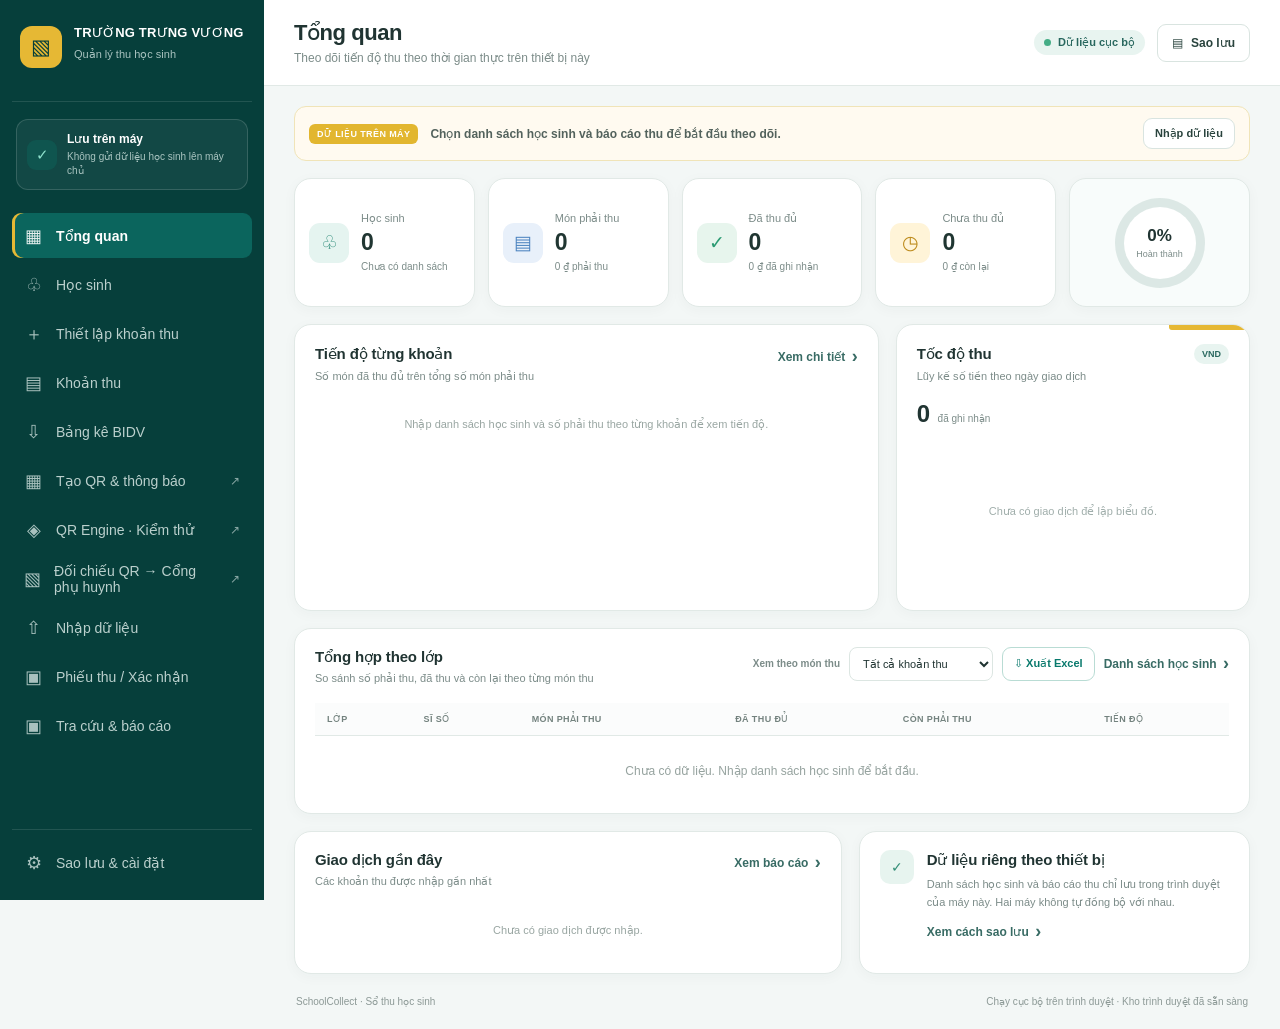
==== index.html @ 4cce0853 "Link Trưng Vương school QR matching and parent portal handoff pilot" ====
<!doctype html>
<html lang="vi">
<head>
  <meta charset="utf-8">
  <meta name="viewport" content="width=device-width, initial-scale=1">
  <meta name="theme-color" content="#063f3b">
  <meta name="description" content="Quản lý và đối soát từng khoản thu học sinh. Dữ liệu được lưu cục bộ trên thiết bị đang sử dụng.">
  <meta http-equiv="Content-Security-Policy" content="default-src 'self'; script-src 'self'; connect-src 'self'; object-src 'none'; base-uri 'self'; img-src 'self' data:; style-src 'self' 'unsafe-inline'; worker-src 'self'; manifest-src 'self'; form-action 'self'">
  <link rel="manifest" href="manifest.json">
  <link rel="stylesheet" href="styles.css?v=trungvuong01">
  <title>Trường Trưng Vương · Quản lý thu học sinh</title>
</head>
<body>
  <div class="app-shell">
    <aside class="sidebar" id="sidebar">
      <div class="brand school-brand">
        <div class="brand-mark" aria-hidden="true">▧</div>
        <div class="brand-copy"><strong>TRƯỜNG TRƯNG VƯƠNG</strong><small>Quản lý thu học sinh</small></div>
      </div>
      <div class="local-pill"><span class="shield-icon" aria-hidden="true">✓</span><div><strong>Lưu trên máy</strong><small>Không gửi dữ liệu học sinh lên máy chủ</small></div></div>
      <nav class="nav" aria-label="Điều hướng chính">
        <button class="nav-item active" data-page="dashboard"><span class="nav-icon">▦</span>Tổng quan</button>
        <button class="nav-item" data-page="students"><span class="nav-icon">♧</span>Học sinh</button>
        <button class="nav-item" data-page="fee-setup"><span class="nav-icon">＋</span>Thiết lập khoản thu</button>
        <button class="nav-item" data-page="fees"><span class="nav-icon">▤</span>Khoản thu</button>
        <button class="nav-item" data-page="bidv-export"><span class="nav-icon">⇩</span>Bảng kê BIDV</button>
        <a class="nav-item qr-external-link" href="https://anhvt777.github.io/bidvqrgen/studio/" target="_blank" rel="noopener noreferrer" aria-label="Mở công cụ tạo QR và thông báo nộp tiền trong tab mới"><span class="nav-icon">▦</span>Tạo QR & thông báo <span class="external-link-mark" aria-hidden="true">↗</span></a>
        <a class="nav-item qr-external-link" href="./pilot/trungvuong-qr-staging.html" target="_blank" rel="noopener noreferrer"><span class="nav-icon">◈</span>QR Engine · Kiểm thử <span class="external-link-mark" aria-hidden="true">↗</span></a>
        <a class="nav-item qr-external-link" href="./pilot/school-qr-sync.html" target="_blank" rel="noopener noreferrer"><span class="nav-icon">▧</span>Đối chiếu QR → Cổng phụ huynh <span class="external-link-mark" aria-hidden="true">↗</span></a>
        <button class="nav-item" data-page="imports"><span class="nav-icon">⇧</span>Nhập dữ liệu</button>
        <button class="nav-item" data-page="receipts"><span class="nav-icon">▣</span>Phiếu thu / Xác nhận</button>
        <button class="nav-item" data-page="history"><span class="nav-icon">▣</span>Tra cứu & báo cáo</button>
      </nav>
      <div class="sidebar-bottom">
        <button class="nav-item" data-page="settings"><span class="nav-icon">⚙</span>Sao lưu & cài đặt</button>
      </div>
    </aside>

    <main class="main-area">
      <header class="topbar">
        <button class="mobile-menu" id="menuToggle" aria-label="Mở menu">☰</button>
        <div><div class="page-title" id="topTitle">Tổng quan</div><div class="page-subtitle" id="topSubtitle">Theo dõi tiến độ thu theo thời gian thực trên thiết bị này</div></div>
        <div class="top-actions"><span class="local-tag"><i></i>Dữ liệu cục bộ</span><button class="button button-outline backup-top" id="backupButtonTop"><span>▤</span> Sao lưu</button></div>
      </header>

      <section class="page active" id="page-dashboard">
        <div class="notice notice-sample" id="dataNotice"><span class="sample-label">DỮ LIỆU TRÊN MÁY</span><strong id="dataNoticeText">Chọn danh sách học sinh và báo cáo thu để bắt đầu theo dõi.</strong><button class="button button-small button-outline" data-go="imports">Nhập dữ liệu</button></div>
        <div class="stats-grid">
          <article class="stat-card"><div class="stat-icon mint">♧</div><div><span class="stat-label">Học sinh</span><strong class="stat-value" id="statStudents">0</strong><small class="stat-hint" id="statClasses">Chưa có danh sách</small></div></article>
          <article class="stat-card"><div class="stat-icon blue">▤</div><div><span class="stat-label">Món phải thu</span><strong class="stat-value" id="statFeeItems">0</strong><small class="stat-hint" id="statDueAmount">0 ₫ phải thu</small></div></article>
          <article class="stat-card"><div class="stat-icon green">✓</div><div><span class="stat-label">Đã thu đủ</span><strong class="stat-value" id="statPaidItems">0</strong><small class="stat-hint" id="statPaidAmount">0 ₫ đã ghi nhận</small></div></article>
          <article class="stat-card"><div class="stat-icon amber">◷</div><div><span class="stat-label">Chưa thu đủ</span><strong class="stat-value" id="statUnpaidItems">0</strong><small class="stat-hint" id="statRemainAmount">0 ₫ còn lại</small></div></article>
          <article class="stat-card completion-card"><div class="completion-ring" id="completionRing"><div><strong id="completionPercent">0%</strong><small>Hoàn thành</small></div></div></article>
        </div>

        <div class="dashboard-grid">
          <article class="panel fee-progress-panel">
            <div class="panel-header"><div><h2>Tiến độ từng khoản</h2><p>Số món đã thu đủ trên tổng số món phải thu</p></div><button class="text-button" data-go="fees">Xem chi tiết <span>›</span></button></div>
            <div class="fee-progress-list" id="feeProgressList"><div class="empty-inline">Nhập danh sách học sinh để xem tiến độ từng khoản thu.</div></div>
          </article>
          <article class="panel collection-speed-panel">
            <div class="panel-header"><div><h2>Tốc độ thu</h2><p>Lũy kế số tiền theo ngày giao dịch</p></div><span class="mini-tag">VND</span></div>
            <div class="speed-total"><strong id="chartTotal">0</strong><span>đã ghi nhận</span></div>
            <div class="chart-wrap" id="collectionChart"><div class="chart-empty">Chưa có giao dịch để lập biểu đồ.</div></div>
          </article>
        </div>

        <article class="panel table-panel class-summary-panel">
          <div class="panel-header class-summary-header"><div><h2>Tổng hợp theo lớp</h2><p>So sánh số phải thu, đã thu và còn lại theo từng món thu</p></div><div class="class-summary-actions"><label for="classFeeFilter">Xem theo món thu</label><select id="classFeeFilter"><option value="all">Tất cả khoản thu</option><option value="mandatory">BH thân thể (BHTT)</option><option value="insurance">Bảo hiểm y tế (BHYT)</option><option value="service">Dịch vụ khác</option></select><button class="button button-outline button-small export-class-report" id="exportClassFeeReport">⇩ Xuất Excel</button><button class="text-button" data-go="students">Danh sách học sinh <span>›</span></button></div></div>
          <div class="table-wrap"><table><thead><tr><th>LỚP</th><th>SĨ SỐ</th><th>MÓN PHẢI THU</th><th>ĐÃ THU ĐỦ</th><th>CÒN PHẢI THU</th><th>TIẾN ĐỘ</th></tr></thead><tbody id="classTable"><tr><td colspan="6" class="empty-cell">Chưa có dữ liệu. Nhập danh sách học sinh để bắt đầu.</td></tr></tbody></table></div>
        </article>
        <div class="bottom-grid">
          <article class="panel"><div class="panel-header"><div><h2>Giao dịch gần đây</h2><p>Các khoản thu được nhập gần nhất</p></div><button class="text-button" data-go="imports">Xem báo cáo <span>›</span></button></div><div class="recent-list" id="recentTransactions"><div class="empty-inline">Chưa có giao dịch được nhập.</div></div></article>
          <article class="panel privacy-card"><div class="privacy-mark">✓</div><div><h2>Dữ liệu riêng theo thiết bị</h2><p>Danh sách học sinh và báo cáo thu chỉ lưu trong trình duyệt của máy này. Hai máy không tự đồng bộ với nhau.</p><button class="text-button" data-go="settings">Xem cách sao lưu <span>›</span></button></div></article>
        </div>
      </section>

      <section class="page" id="page-students">
        <div class="page-heading"><div><span class="eyebrow">DANH SÁCH GỐC</span><h1>Học sinh</h1><p>Quản lý hồ sơ học sinh và toàn bộ các khoản phải thu đã phân giao.</p></div><div class="fee-builder-actions"><button class="button button-outline" id="addStudentButton">＋ Thêm học sinh</button><button class="button button-primary" id="studentImportButton">⇧ Tải file học sinh</button></div></div>
        <div class="toolbar"><div class="search-box"><span>⌕</span><input id="studentSearch" type="search" placeholder="Tìm theo tên, mã học sinh, Mã số CĐ, lớp..."></div><div class="toolbar-right"><select id="studentStatusFilter" class="compact-select"><option value="active">Đang học</option><option value="inactive">Đã nghỉ/chuyển trường</option><option value="all">Tất cả học sinh</option></select><span id="studentCountLabel">0 học sinh</span><button class="button button-outline" id="exportStudents">↓ Xuất danh sách</button></div></div>
        <div class="student-warning-panel" id="studentWarningPanel" hidden><div><strong id="studentWarningTitle">Có hồ sơ cần bổ sung</strong><p id="studentWarningText"></p></div><button class="button button-outline button-small" id="showIncompleteStudents">Xem hồ sơ cần bổ sung</button></div>
        <article class="panel table-panel"><div class="table-wrap"><table class="student-master-table"><thead><tr><th>MÃ HS THEO LỚP</th><th>HỌ VÀ TÊN</th><th>LỚP</th><th>GIỚI TÍNH</th><th>NGÀY SINH</th><th>TRẠNG THÁI</th><th>PHÂN LOẠI / GHI CHÚ</th><th>MÓN PHẢI THU</th><th>PHẢI THU</th><th>ĐÃ THU</th><th>CÒN LẠI</th><th></th></tr></thead><tbody id="studentsTable"><tr><td colspan="12" class="empty-cell">Chưa có học sinh. Hãy tải file danh sách gốc của trường.</td></tr></tbody></table></div></article>
        <p class="table-note">Web chỉ hiển thị các trường có trong file của Trường Trưng Vương, cộng với mã HS theo lớp do hệ thống tạo. Không tự suy đoán phụ huynh, điện thoại, CCCD hoặc các trường không có trong file. BHYT/BHTT được đọc trực tiếp thành khoản phải thu.</p>
      </section>

      <section class="page" id="page-fee-setup">
        <div class="page-heading"><div><span class="eyebrow">CẤU HÌNH THU</span><h1>Thiết lập khoản thu</h1><p>Tạo khoản thu một lần, sau đó phân giao cho toàn trường, theo khối, theo lớp hoặc từng học sinh.</p></div><button class="button button-outline" id="newFeeButton">＋ Khoản thu mới</button></div>
        <div class="fee-setup-layout">
          <article class="panel fee-builder">
            <div class="panel-header"><div><h2 id="feeBuilderTitle">Tạo khoản thu</h2><p>Mã khoản và mã khách hàng sau khi phát hành nên được giữ ổn định để đối soát ngân hàng.</p></div><span class="mini-tag">Lưu cục bộ</span></div>
            <input type="hidden" id="feeEditingId">
            <div class="fee-form-grid">
              <label class="qr-field"><span>Tên khoản thu</span><input id="feeName" maxlength="80" placeholder="Ví dụ: Bảo hiểm thân thể"></label>
              <label class="qr-field"><span>Mã khoản</span><input id="feeCode" maxlength="12" placeholder="Ví dụ: BHTT"></label>
              <label class="qr-field"><span>Ký hiệu khoản thu (2 ký tự)</span><input id="feeShortCode" maxlength="2" list="feeShortCodeOptions" placeholder="TT"><datalist id="feeShortCodeOptions"><option value="YT">Bảo hiểm y tế</option><option value="TT">Bảo hiểm thân thể</option><option value="DV">Dịch vụ</option><option value="KH">Khoản khác</option></datalist></label>
              <label class="qr-field"><span>Số tiền / học sinh</span><input id="feeAmount" inputmode="numeric" placeholder="Ví dụ: 150000"></label>
              <label class="qr-field"><span>Nhóm khoản</span><select id="feeCategory"><option value="service">Khoản thu / dịch vụ khác</option><option value="insurance">Bảo hiểm y tế (BHYT)</option><option value="mandatory">Bảo hiểm thân thể (BHTT)</option><option value="other">Khoản khác</option></select></label>
              <label class="qr-field"><span>Tiền tố mã KH</span><input id="feePrefix" maxlength="8" value="TV" placeholder="TV"></label>
              <label class="qr-field"><span>Kỳ thu (bán trú bắt buộc YYYY-MM)</span><input id="feePeriod" maxlength="16" placeholder="2026-11 hoặc 2026"></label>
              <label class="qr-field"><span>Phạm vi phân giao</span><select id="feeScope"><option value="all">Toàn trường</option><option value="grade">Theo khối</option><option value="class">Theo lớp</option><option value="student">Chọn học sinh</option></select></label>
            </div>
            <div class="fee-target-block">
              <div class="fee-target-head"><strong>Đối tượng áp dụng</strong><span id="feeTargetSummary">Toàn bộ học sinh hiện có</span></div>
              <select id="feeTargets" multiple size="7" aria-label="Chọn đối tượng phân giao"></select>
              <small>Giữ Ctrl/Cmd để chọn nhiều khối, lớp hoặc học sinh. Với “Toàn trường” không cần chọn.</small>
            </div>
            <div class="fee-code-preview"><span>Mẫu mã khách hàng</span><strong id="feeCodePreview">Mã HS theo lớp + ký hiệu 2 ký tự</strong><small id="feeCodePreviewExample">Ví dụ sẽ hiển thị sau khi có danh sách học sinh.</small></div>
            <div class="fee-builder-actions"><button class="button button-outline" id="cancelFeeEdit" hidden>Hủy</button><button class="button button-primary" id="saveFeeAssignment">Tạo & phân giao</button></div>
          </article>
          <article class="panel fee-catalog-panel">
            <div class="panel-header"><div><h2>Danh mục khoản thu</h2><p>Các khoản đã tạo và số học sinh đang được phân giao.</p></div><span class="mini-tag" id="feeCatalogCount">0 khoản</span></div>
            <div class="fee-catalog-list" id="feeCatalogList"><div class="empty-inline">Chưa có khoản thu. Tạo khoản đầu tiên ở biểu mẫu bên trái.</div></div>
          </article>
        </div>

      </section>

      <section class="page" id="page-bidv-export">
        <div class="page-heading"><div><span class="eyebrow">BẢNG KÊ NGÂN HÀNG</span><h1>Bảng kê BIDV</h1><p>Tạo mã khách hàng duy nhất theo từng học sinh + món thu và xuất XLSX đúng cấu trúc nhập chương trình thu hộ.</p></div></div>
        <article class="panel bidv-export-panel">
          <div class="panel-header"><div><span class="eyebrow">BẢNG KÊ BIDV</span><h2>Xuất bảng kê thu hộ</h2><p>Xuất đúng cấu trúc 16 cột của mẫu BIDV để nhập chương trình tạo bảng kê thu hộ. Mỗi món thu của từng học sinh có một Mã khách hàng duy nhất.</p></div><span class="mini-tag">XLSX</span></div>
          <div class="fee-form-grid">
            <label class="qr-field"><span>Khoản thu cần xuất</span><select id="bidvExportFee"><option value="">— Chọn khoản thu —</option></select></label>
            <label class="qr-field"><span>Phạm vi</span><select id="bidvExportScope"><option value="all">Toàn bộ học sinh được phân giao</option><option value="grade">Theo khối</option><option value="class">Theo lớp</option></select></label>
            <label class="qr-field"><span>Đối tượng</span><select id="bidvExportTarget"><option value="all">Tất cả</option></select></label>
            <label class="qr-field"><span>Kỳ hóa đơn</span><input id="bidvBillPeriod" maxlength="20" value="2026-11" placeholder="Bán trú: 2026-11; bảo hiểm: 2026"></label>
            <label class="qr-field"><span>Tiền tố bổ sung (không bắt buộc)</span><input id="bidvCustomerPrefix" maxlength="8" value="" placeholder="Để trống nếu không cần"></label>
            <label class="qr-field"><span>Cấu trúc Mã khách hàng</span><input id="bidvCustomerTemplate" maxlength="80" value="{YY}{CLASS}{SEQ}{FEE}" placeholder="{YY}{CLASS}{SEQ}{FEE}"></label>
          </div>
          <div class="mapping-note"><span class="note-icon">i</span><div><strong>Các biến có thể dùng:</strong><p><code>{PREFIX}</code> tiền tố tùy chọn · <code>{YY}</code>/<code>{YYYY}</code> năm · <code>{CLASS}</code> lớp · <code>{SEQ}</code> số thứ tự 01–99 · <code>{HS}</code> mã HS theo lớp · <code>{BASE}</code> mã HS gốc · <code>{CD}</code> Mã số CĐ · <code>{FEE}</code> ký hiệu khoản 2 ký tự. Với bán trú (BT), hệ thống tự thêm đúng hai số tháng ở cuối mã (ví dụ BT11) và bắt buộc kỳ YYYY-MM; bảo hiểm theo năm giữ mã cũ. File BIDV chỉ gồm chữ không dấu và số.</p></div></div>
          <div class="fee-code-preview"><span>Xem trước Mã khách hàng</span><strong id="bidvCustomerPreview">267C201TT</strong><small id="bidvCustomerPreviewText">Khuyến nghị: năm 2 số + lớp + STT 2 số + ký hiệu khoản 2 ký tự. Không cần TV.</small></div>
          <label class="check-row"><input type="checkbox" id="bidvOnlyUnpaid" checked><span>Chỉ xuất các khoản chưa thu</span></label>
          <div class="fee-builder-actions"><button class="button button-outline" id="bidvValidateExport">Kiểm tra mã</button><button class="button button-primary" id="bidvExportXlsx">↓ Xuất XLSX BIDV</button></div>
          <div class="last-import" id="bidvExportStatus">Chưa kiểm tra dữ liệu xuất.</div>
        </article>

        <article class="panel bidv-export-panel qr-file-export-panel">
          <div class="panel-header"><div><span class="eyebrow">FILE TẠO QR ĐỊNH DANH</span><h2>Xuất bảng kê tạo QR</h2><p>Xuất đúng 11 cột theo mẫu. Bán trú tự thêm 2 chữ số tháng ở cuối AccountNumber; nhập kỳ YYYY-MM (ví dụ 2026-11) và tạo khoản mới cho mỗi tháng. BIDV và BankBin 970418 được tự điền cố định; người dùng chỉ chọn phạm vi và món thu cần xuất.</p></div><span class="mini-tag">XLSX · QR</span></div>
          <div class="fee-form-grid">
            <label class="qr-field"><span>Phạm vi xuất</span><select id="qrFileScope"><option value="all">Toàn bộ danh sách trường</option><option value="class">Theo lớp</option><option value="student">Theo học sinh</option></select></label>
            <label class="qr-field"><span>Đối tượng</span><select id="qrFileTarget"><option value="all">Tất cả</option></select></label>
            <label class="qr-field"><span>Món thu</span><select id="qrFileFee"><option value="all">Tất cả món thu</option></select></label>
            <label class="qr-field"><span>Mã đầu định danh</span><input id="qrFilePrefix" maxlength="30" value="V6" placeholder="Ví dụ: V6"></label>
            <label class="qr-field"><span>Kỳ thu</span><input id="qrFilePeriod" maxlength="30" value="2026-11" placeholder="Bán trú: 2026-11; bảo hiểm: 2026"></label>
            <label class="qr-field"><span>Cấu trúc mã QR</span><input value="Mã đầu định danh + Mã khách hàng BIDV" readonly></label>
          </div>
          <div class="mapping-note"><span class="note-icon">i</span><div><strong>Cấu trúc file QR:</strong><p><code>AccountNumber</code> = Mã đầu định danh + đúng Mã khách hàng BIDV của cùng học sinh/món thu (cùng tiền tố, năm 2 số, lớp, STT và ký hiệu khoản). <code>AccountName</code> = Họ tên học sinh + lớp. <code>Remark</code> = AccountName + NOP + Tên khoản thu + kỳ thu; tự loại mã BHYT/BHTT/TT/YT bị lặp.</p></div></div>
          <div class="fee-code-preview"><span>Xem trước</span><strong id="qrFileAccountPreview">—</strong><small id="qrFileRemarkPreview">Chọn dữ liệu để xem AccountNumber và Remark mẫu.</small></div>
          <label class="check-row"><input type="checkbox" id="qrFileOnlyUnpaid" checked><span>Chỉ xuất các món chưa thu</span></label>
          <div class="fee-builder-actions"><button class="button button-outline" id="qrFileValidate">Kiểm tra file QR</button><button class="button button-primary" id="qrFileExport">↓ Xuất XLSX tạo QR</button></div>
          <div class="last-import" id="qrFileStatus">Chưa kiểm tra dữ liệu xuất.</div>
        </article>
      </section>

      <section class="page" id="page-fees">
        <div class="page-heading"><div><span class="eyebrow">CHI TIẾT THU</span><h1>Khoản thu</h1><p>Xem riêng BHYT, BHTT và các khoản dịch vụ khác.</p></div><button class="button button-primary" data-go="imports">⇧ Nhập báo cáo thu</button></div>
        <div class="fee-detail-grid" id="feeCategoryCards"><div class="panel empty-state">Nhập danh sách học sinh và báo cáo thu để xem chi tiết.</div></div>
        <article class="panel table-panel fee-breakdown-panel"><div class="panel-header"><div><h2>Chi tiết dịch vụ khác</h2><p>Tách theo nội dung thực tế như gửi xe, nước uống và dịch vụ khác.</p></div><span class="mini-tag" id="serviceTxnCount">0 giao dịch</span></div><div class="table-wrap"><table><thead><tr><th>NỘI DUNG THU</th><th>SỐ GIAO DỊCH</th><th>SỐ HỌC SINH</th><th>SỐ TIỀN ĐÃ THU</th></tr></thead><tbody id="serviceBreakdownTable"><tr><td colspan="4" class="empty-cell">Chưa có giao dịch dịch vụ.</td></tr></tbody></table></div></article>
        <article class="panel table-panel"><div class="panel-header"><div><h2>Giao dịch theo khoản thu</h2><p>Danh sách chi tiết được nhập trên thiết bị này</p></div><div class="filter-pills"><span class="filter-pill">Tất cả <b id="allTxnCount">0</b></span><span class="filter-pill">Khớp <b id="matchedTxnCount">0</b></span><span class="filter-pill">Chưa khớp <b id="unmatchedTxnCount">0</b></span></div></div><div class="table-wrap"><table><thead><tr><th>NGÀY</th><th>MÃ GIAO DỊCH</th><th>KHOẢN THU</th><th>NỘI DUNG</th><th>MÃ HS / HỌC SINH</th><th>SỐ TIỀN</th><th>TRẠNG THÁI</th></tr></thead><tbody id="transactionsTable"><tr><td colspan="7" class="empty-cell">Chưa có báo cáo ngân hàng.</td></tr></tbody></table></div></article>

        <article class="panel cash-file-card">
          <div class="panel-header"><div><h2>Nhập file các món đã thu thủ công</h2><p>Dùng khi kế toán có danh sách thu ngoài BIDV. File có thể chứa Mã HS/Mã theo lớp/Mã số CĐ hoặc Họ tên + Lớp, kèm Khoản thu và Số tiền.</p></div><span class="mini-tag">XLSX · CSV</span></div>
          <div class="receipt-batch-actions">
            <span>File chỉ đưa các dòng hợp lệ vào phiên chờ xác nhận; chưa cộng ngay vào số thu chung.</span>
            <button class="button button-outline" id="downloadManualCollectionTemplate">↓ Tải file mẫu</button>
            <button class="button button-primary" id="manualCollectionImportButton">⇧ Chọn file đã thu</button>
          </div>
          <div class="last-import" id="manualCollectionStatus">Chưa nhập file thu thủ công.</div>
        </article>
        <input type="file" id="manualCollectionFileInput" accept=".xlsx,.csv,.tsv,.txt" hidden>
      </section>

      <section class="page" id="page-qr">
        <div class="page-heading"><div><span class="eyebrow">THANH TOÁN THEO TỪNG MÓN</span><h1>Tạo mã QR</h1><p>Tạo QR cho từng khoản còn phải thu của học sinh, tiền chuyển trực tiếp vào tài khoản trường.</p></div></div>
        <div class="qr-local-note"><span class="note-icon">✓</span><div><strong>Tạo và lưu ảnh ngay trên thiết bị này.</strong><p>Dữ liệu học sinh, số tiền và nội dung chuyển khoản không gửi tới dịch vụ tạo ảnh QR bên ngoài.</p></div></div>
        <div class="qr-layout">
          <article class="panel qr-config-card">
            <div class="panel-header"><div><h2>Tài khoản nhận tiền của trường</h2><p>Thông tin được lưu riêng trong trình duyệt của máy này.</p></div><span class="category-badge">Lưu cục bộ</span></div>
            <div class="qr-config-grid">
              <label class="qr-field"><span>Mã BIN ngân hàng</span><input id="qrBankBin" inputmode="numeric" maxlength="6" placeholder="Ví dụ: 970418"></label>
              <label class="qr-field"><span>Số tài khoản nhận</span><input id="qrAccountNumber" autocomplete="off" placeholder="Số tài khoản trường"></label>
              <label class="qr-field qr-field-wide"><span>Tên chủ tài khoản</span><input id="qrAccountName" autocomplete="organization" maxlength="25" placeholder="Tên chủ tài khoản, tối đa 25 ký tự"></label>
            </div>
            <div class="qr-config-actions"><span id="qrConfigStatus">Chưa thiết lập tài khoản nhận</span><button class="button button-outline" id="saveQrConfig">Lưu tài khoản</button></div>
            <p class="table-note">Hãy kiểm tra mã BIN, số tài khoản và tên người nhận với ngân hàng trước khi gửi QR cho phụ huynh.</p>
          </article>
          <article class="panel qr-create-card">
            <div class="panel-header"><div><h2>Chọn món cần tạo QR</h2><p>Mỗi QR gắn với một học sinh và một khoản thu.</p></div><span class="mini-tag" id="qrDueCount">0 món còn phải thu</span></div>
            <div class="qr-filter-grid">
              <label class="qr-field"><span>Khoản thu</span><select id="qrFeeFilter"><option value="all">Tất cả khoản thu</option><option value="insurance">Bảo hiểm y tế (BHYT)</option><option value="mandatory">Bảo hiểm thân thể (BHTT)</option><option value="service">Dịch vụ</option></select></label>
              <label class="qr-field"><span>Lớp</span><select id="qrClassFilter"><option value="all">Tất cả lớp</option></select></label>
              <label class="qr-field"><span>Danh sách</span><select id="qrStatusFilter"><option value="unpaid">Chỉ món chưa ghi nhận đã thu</option><option value="all">Tất cả món phải thu</option></select></label>
            </div>
            <label class="qr-field" style="display:block;margin:12px 0"><span>Nguồn tạo QR (Pilot, mặc định nguồn hiện tại)</span><select id="qrEngineMode"><option value="legacy">QR hiện tại — ổn định</option><option value="engine">Independent QR Engine v1.0 — thử nghiệm</option></select><small style="display:block;margin-top:6px">QR Engine mới tạo ngay trên trình duyệt; nếu dữ liệu không khớp hoặc tài khoản vượt giới hạn, công cụ sẽ báo lỗi, không âm thầm chuyển nguồn.</small></label><div class="qr-create-actions"><span id="qrSelectionCount">Chưa có QR được tạo</span><button class="button button-primary" id="generateQrs">Tạo QR</button><button class="button button-outline" id="downloadQrs" hidden>↓ Tải ZIP</button></div>
          </article>
        </div>
        <div class="qr-preview-header"><div><h2>Ảnh QR theo học sinh</h2><p id="qrPreviewSummary">Chọn điều kiện rồi bấm “Tạo QR”.</p></div></div>
        <div class="qr-preview-grid" id="qrPreviewGrid"><div class="panel qr-empty-state">Nhập danh sách học sinh có chi tiết từng khoản phải thu để bắt đầu.</div></div>
      </section>

      <section class="page" id="page-notices">
        <div class="page-heading"><div><span class="eyebrow">GỬI PHỤ HUYNH</span><h1>Thông báo nộp tiền</h1><p>Tạo hàng loạt thông báo khoản thu có QR định danh để in A4 hoặc xuất ảnh gửi Zalo/phụ huynh.</p></div><span class="mini-tag">Tạo cục bộ</span></div>
        <div class="notice-tool-grid">
          <article class="panel notice-builder-card">
            <div class="panel-header"><div><h2>1. Chọn đối tượng & khoản thu</h2><p>Mỗi học sinh tạo một thông báo và một QR tổng cho các món được chọn.</p></div><span class="category-badge">BIDV QR</span></div>
            <div class="notice-form-grid">
              <label class="qr-field"><span>Lớp</span><select id="noticeClass"><option value="all">Tất cả lớp</option></select></label>
              <label class="qr-field"><span>Học sinh</span><select id="noticeStudent"><option value="all">Tất cả học sinh trong phạm vi</option></select></label>
              <label class="qr-field"><span>Hạn nộp</span><input id="noticeDeadline" type="date"></label>
              <label class="qr-field"><span>Trạng thái khoản</span><select id="noticeDueStatus"><option value="unpaid">Chỉ khoản chưa thu</option><option value="all">Tất cả khoản được phân giao</option></select></label>
              <label class="qr-field notice-fee-select"><span>Khoản cần thông báo</span><select id="noticeFees" multiple size="7"><option value="all" selected>Tất cả khoản phù hợp</option></select><small>Giữ Ctrl/Cmd để chọn nhiều khoản. Chọn “Tất cả” để lấy toàn bộ khoản phù hợp.</small></label>
              <label class="qr-field notice-message-field"><span>Lời nhắn cuối thông báo</span><textarea id="noticeMessage" rows="4" maxlength="260">Nếu phụ huynh đã thanh toán, vui lòng bỏ qua thông báo này.</textarea></label>
            </div>
            <label class="qr-field" style="display:block;margin:10px 0"><span>Nguồn QR cho thông báo nộp tiền</span><select id="noticeQrEngineMode"><option value="legacy">QR hiện tại — mặc định</option><option value="engine">Independent QR Engine v1.0 — thử nghiệm</option></select><small style="display:block;margin-top:6px">Chỉ chọn QR Engine mới khi kiểm thử trên tài khoản ngân hàng hợp lệ; mỗi mã được soát lại dữ liệu và CRC.</small></label>
            <div class="notice-summary-box"><div><span>Số học sinh</span><strong id="noticeStudentCount">0</strong></div><div><span>Số món</span><strong id="noticeItemCount">0</strong></div><div><span>Tổng cần thông báo</span><strong id="noticeAmountTotal">0 ₫</strong></div></div>
          </article>

          <article class="panel notice-output-card">
            <div class="panel-header"><div><h2>2. Kiểu đầu ra</h2><p>Hai mẫu dùng chung dữ liệu và QR thanh toán.</p></div></div>
            <div class="notice-template-options">
              <label class="notice-template-option selected"><input type="radio" name="noticeTemplate" value="a4" checked><div><strong>Mẫu A4 chuẩn</strong><span>Trang trọng, dễ in/PDF, mỗi học sinh một trang.</span></div><i>A4</i></label>
              <label class="notice-template-option"><input type="radio" name="noticeTemplate" value="mobile"><div><strong>Mẫu ảnh điện thoại</strong><span>Gọn, QR lớn, phù hợp gửi Zalo/Messenger.</span></div><i>9:16</i></label>
            </div>
            <div class="notice-output-actions">
              <button class="button button-outline" id="previewNotices">Xem trước</button>
              <button class="button button-primary" id="printNoticeA4">In / Lưu PDF A4</button>
              <button class="button button-primary" id="downloadNoticeImages">↓ Xuất ZIP ảnh PNG</button>
            </div>
            <div class="notice-export-note"><strong>QR thanh toán:</strong><span>QR được tạo ngay trên máy với số tiền tổng của các khoản đang chọn. Phần dưới QR hiển thị napas247 · BIDV · hoa mai vàng để phụ huynh dễ nhận biết kênh thanh toán.</span></div>
          </article>
        </div>

        <article class="panel notice-preview-panel">
          <div class="panel-header"><div><h2>Xem trước thông báo</h2><p id="noticePreviewSummary">Chọn dữ liệu rồi bấm “Xem trước”.</p></div><span class="mini-tag" id="noticeQrStatus">Chưa tạo QR</span></div>
          <div class="notice-preview-list" id="noticePreviewList"><div class="empty-inline">Chưa có thông báo được tạo.</div></div>
        </article>
        <div class="mapping-note"><span class="note-icon">i</span><div><strong>Dữ liệu riêng tư:</strong><p>Ảnh/PDF được tạo hoàn toàn trong trình duyệt. Danh sách học sinh và số tiền không được gửi lên dịch vụ tạo ảnh bên ngoài.</p></div></div>
      </section>

      <section class="page" id="page-receipts">
        <div class="page-heading"><div><span class="eyebrow">CHỨNG TỪ KHOẢN ĐÃ THU</span><h1>Phiếu thu / Xác nhận</h1><p>Phát hành chứng từ từ các món đã đối soát thành công. Chứng từ chuyển khoản mặc định là “Phiếu xác nhận thanh toán”.</p></div><button class="button button-outline" id="receiptConfigToggle">⚙ Thông tin chứng từ</button></div>

        <article class="panel receipt-config-card" id="receiptConfigCard">
          <div class="panel-header"><div><h2>Thông tin đơn vị & người ký</h2><p>Lưu cục bộ trên thiết bị, dùng để trình bày chứng từ in/PDF.</p></div><span class="mini-tag">Cấu hình</span></div>
          <div class="receipt-config-grid">
            <label class="qr-field"><span>Cơ quan chủ quản</span><input id="receiptParentUnit" value="" maxlength="100"></label>
            <label class="qr-field"><span>Tên đơn vị</span><input id="receiptSchoolName" value="TRƯỜNG TRƯNG VƯƠNG" maxlength="120"></label>
            <label class="qr-field qr-field-wide"><span>Địa chỉ</span><input id="receiptSchoolAddress" maxlength="160" placeholder="Địa chỉ của trường"></label>
            <label class="qr-field"><span>Mã đơn vị / MST (nếu dùng)</span><input id="receiptUnitCode" maxlength="40" placeholder="Không bắt buộc"></label>
            <label class="qr-field"><span>Tiền tố xác nhận chuyển khoản</span><input id="receiptTransferPrefix" value="XN" maxlength="6" placeholder="XN"></label>
            <label class="qr-field"><span>Tiền tố phiếu thu tiền mặt</span><input id="receiptCashPrefix" value="PT" maxlength="6" placeholder="PT"></label>
            <label class="qr-field"><span>Người lập</span><input id="receiptPreparer" maxlength="80" placeholder="Họ và tên"></label>
            <label class="qr-field"><span>Thủ quỹ</span><input id="receiptCashier" maxlength="80" placeholder="Họ và tên"></label>
            <label class="qr-field"><span>Kế toán / Phụ trách kế toán</span><input id="receiptAccountant" maxlength="80" placeholder="Họ và tên"></label>
            <label class="qr-field"><span>Thủ trưởng đơn vị</span><input id="receiptHead" maxlength="80" placeholder="Họ và tên"></label>
          </div>
          <div class="receipt-config-actions"><span>Không chèn ảnh chữ ký. Chứng từ chỉ hiển thị họ tên người ký khi đã cấu hình.</span><button class="button button-primary" id="saveReceiptConfig">Lưu cấu hình</button></div>
        </article>

        <article class="panel cash-session-card">
          <div class="panel-header"><div><h2>⚡ Thu tiền mặt nhanh theo phiên</h2><p>Tick các khoản thực nhận, kiểm đếm tiền thực tế và chỉ đồng bộ vào dữ liệu thu chung sau khi thủ quỹ xác nhận khớp.</p></div><span class="category-badge service">CHƯA ĐỒNG BỘ</span></div>
          <div class="cash-session-toolbar">
            <label class="qr-field"><span>Lớp</span><select id="cashSessionClass"><option value="">— Chọn lớp —</option></select></label>
            <label class="qr-field"><span>Tìm học sinh</span><input id="cashSessionSearch" type="search" placeholder="Nhập tên hoặc mã học sinh"></label>
            <label class="qr-field"><span>Ngày thu</span><input id="cashSessionDate" type="date"></label>
            <label class="qr-field"><span>Thủ quỹ</span><input id="cashSessionCashier" maxlength="80" placeholder="Họ và tên thủ quỹ"></label>
            <label class="qr-field"><span>Hình thức</span><select id="cashSessionMethod"><option value="cashier">Thu qua thủ quỹ</option><option value="direct_school">Phụ huynh chuyển thẳng cho trường</option></select></label>
          </div>
          <div class="cash-session-stats">
            <div><span>Học sinh đã chọn</span><strong id="cashSessionStudentCount">0</strong></div>
            <div><span>Số khoản đã chọn</span><strong id="cashSessionItemCount">0</strong></div>
            <div><span>Tổng theo sổ</span><strong id="cashSessionExpected">0 ₫</strong></div>
            <div><span>Tiền thực tế</span><strong id="cashSessionActualLabel">0 ₫</strong></div>
            <div><span>Chênh lệch</span><strong id="cashSessionDifference">0 ₫</strong></div>
          </div>
          <div class="cash-session-table-wrap"><table class="cash-session-table"><thead id="cashSessionHead"><tr><th>STT</th><th>HỌC SINH</th><th>LỚP</th><th>Chọn lớp để bắt đầu</th></tr></thead><tbody id="cashSessionBody"><tr><td colspan="4" class="empty-cell">Chọn lớp để hiển thị danh sách thu nhanh.</td></tr></tbody></table></div>
          <div class="cash-session-check">
            <label class="qr-field"><span>Tiền thực tế thủ quỹ kiểm đếm</span><input id="cashSessionActual" inputmode="numeric" placeholder="Nhập số tiền thực tế"></label>
            <div class="cash-session-status" id="cashSessionStatus">Chưa có khoản được chọn.</div>
          </div>
          <div class="receipt-batch-actions cash-session-actions">
            <span>Phiên chưa xác nhận không được tính vào số thu chung. Hệ thống chặn các món đã thu qua BIDV hoặc đã xác nhận trước đó.</span>
            <button class="button button-outline" id="cashierFileImportButton">⇧ Upload file thủ quỹ</button>
            <button class="button button-outline" id="exportCashSession">↓ Xuất bảng kê phiên</button>
            <button class="button button-outline" id="clearCashSession">Hủy lựa chọn</button>
            <button class="button button-primary" id="confirmCashSession" disabled>✓ Xác nhận số thu & đồng bộ</button>
          </div>
          <div class="cashier-file-summary" id="cashierFileSummary">Chưa upload file theo dõi của thủ quỹ.</div>
        </article>
        <input type="file" id="cashierFileInput" accept=".xlsx" hidden>


        <article class="panel cash-entry-card">
          <div class="panel-header"><div><h2>Ghi nhận thu tiền mặt</h2><p>Chọn đúng học sinh và món chưa thu. Khoản tiền mặt được lưu riêng và không bị mất khi cập nhật báo cáo ngân hàng.</p></div><span class="category-badge service">TIỀN MẶT</span></div>
          <div class="cash-entry-grid">
            <label class="qr-field"><span>Lớp</span><select id="cashClass"><option value="">— Chọn lớp —</option></select></label>
            <label class="qr-field"><span>Học sinh</span><select id="cashStudent"><option value="">— Chọn học sinh —</option></select></label>
            <label class="qr-field"><span>Khoản chưa thu</span><select id="cashFee"><option value="">— Chọn khoản thu —</option></select></label>
            <label class="qr-field"><span>Ngày thu</span><input id="cashDate" type="date"></label>
            <label class="qr-field"><span>Người nộp tiền</span><input id="cashPayer" maxlength="100" placeholder="Phụ huynh/người nộp"></label>
            <label class="qr-field"><span>Số tiền</span><input id="cashAmount" readonly></label>
            <label class="qr-field qr-field-wide"><span>Lý do / ghi chú</span><input id="cashNote" maxlength="180" placeholder="Ví dụ: Nộp Bảo hiểm thân thể cho học sinh"></label>
          </div>
          <div class="cash-entry-preview" id="cashEntryPreview">Chọn học sinh và khoản thu để ghi nhận tiền mặt.</div>
          <div class="receipt-batch-actions"><span>Hiện tại chỉ ghi nhận đủ 100% số tiền của từng món để bảo đảm đối soát một-món/một-giao-dịch.</span><button class="button button-outline" id="recordCashPayment">Ghi nhận tiền mặt</button><button class="button button-primary" id="recordAndPrintCash">Ghi nhận & In phiếu thu</button></div>
        </article>

        <article class="panel receipt-filter-card">
          <div class="panel-header"><div><h2>Chọn chứng từ</h2><p>Lọc theo khoản thu, lớp, học sinh, ngày thanh toán và trạng thái phát hành.</p></div><div class="receipt-mini-stats"><span>Chờ cấp <b id="receiptReadyCount">0</b></span><span>Đã cấp <b id="receiptIssuedCount">0</b></span><span>Đã hủy <b id="receiptCancelledCount">0</b></span></div></div>
          <div class="receipt-filter-grid">
            <label class="qr-field"><span>Khoản thu</span><select id="receiptFeeFilter"><option value="all">Tất cả khoản thu</option></select></label>
            <label class="qr-field"><span>Lớp</span><select id="receiptClassFilter"><option value="all">Tất cả lớp</option></select></label>
            <label class="qr-field"><span>Học sinh</span><select id="receiptStudentFilter"><option value="all">Tất cả học sinh</option></select></label>
            <label class="qr-field"><span>Trạng thái</span><select id="receiptStatusFilter"><option value="all">Tất cả</option><option value="ready">Chưa phát hành</option><option value="issued">Đã phát hành</option><option value="cancelled">Đã hủy</option></select></label>
            <label class="qr-field"><span>Hình thức thu</span><select id="receiptMethodFilter"><option value="all">Tất cả</option><option value="transfer">Chuyển khoản/QR</option><option value="cash">Tiền mặt</option></select></label>
            <label class="qr-field"><span>Từ ngày thu</span><input id="receiptDateFrom" type="date"></label>
            <label class="qr-field"><span>Đến ngày thu</span><input id="receiptDateTo" type="date"></label>
          </div>
          <div class="receipt-batch-actions"><span id="receiptFilterSummary">Chưa có món đã thu phù hợp.</span><button class="button button-outline" id="printIssuedReceipts">In/Lưu PDF đã cấp</button><button class="button button-primary" id="issueFilteredReceipts">Phát hành & In/Lưu PDF</button></div>
        </article>

        <article class="panel table-panel receipt-register-panel">
          <div class="panel-header"><div><h2>Sổ chứng từ thu</h2><p>Số chứng từ chạy liên tục theo năm. Chứng từ đã hủy vẫn được giữ lại trong lịch sử.</p></div><button class="button button-outline button-small" id="exportReceiptRegister">↓ Xuất sổ CSV</button></div>
          <div class="table-wrap"><table class="receipt-table"><thead><tr><th>NGÀY THU</th><th>SỐ CT</th><th>HỌC SINH</th><th>LỚP</th><th>KHOẢN THU</th><th>SỐ TIỀN</th><th>MÃ GIAO DỊCH</th><th>TRẠNG THÁI</th><th>THAO TÁC</th></tr></thead><tbody id="receiptTable"><tr><td colspan="9" class="empty-cell">Chưa có món thu hợp lệ để phát hành chứng từ.</td></tr></tbody></table></div>
        </article>
        <div class="mapping-note"><span class="note-icon">i</span><div><strong>Nguyên tắc phát hành:</strong><p>Web chỉ cho cấp chứng từ khi giao dịch đã đối soát thành công, đúng học sinh, đúng món và đúng số tiền. Chứng từ bị hủy không bị xóa số; muốn phát hành lại sẽ dùng số mới.</p></div></div>
      </section>

      <section class="page" id="page-imports">
        <div class="page-heading"><div><span class="eyebrow">CẬP NHẬT DỮ LIỆU</span><h1>Nhập dữ liệu</h1><p>Nhập danh sách học sinh trước, sau đó bổ sung báo cáo thu mới nhất.</p></div></div>
        <div class="import-cards">
          <article class="panel import-card"><div class="import-card-top"><span class="import-step">01</span><span class="import-card-icon student-icon">♧</span></div><span class="eyebrow">DỮ LIỆU GỐC NHÀ TRƯỜNG</span><h2>Danh sách học sinh</h2><p>Tự tìm dòng tiêu đề và nhận diện Tên lớp học, Mã số CĐ, Họ tên, Giới tính, Ngày sinh, Phân loại HS, BHYT, BHTT và Ghi chú. Chỉ Họ tên + Lớp là bắt buộc.</p><div class="file-types">Excel .xlsx · CSV .csv</div><button class="button button-outline full-button" id="studentImportButton2">Chọn file danh sách</button><div class="last-import" id="studentLastImport">Chưa nhập file</div></article>
          <article class="panel import-card featured-import"><div class="import-card-top"><span class="import-step">02</span><span class="import-card-icon bank-icon">₫</span></div><span class="eyebrow">CẬP NHẬT MỖI LẦN CÓ BÁO CÁO MỚI</span><h2>Báo cáo thu</h2><p>Đối soát theo Mã khách hàng, số hóa đơn, ngày giao dịch, trạng thái và số tiền trên file ngân hàng.</p><div class="file-types">Excel .xlsx · CSV .csv</div><button class="button button-primary full-button" id="bankImportButton">⇧ Chọn file báo cáo thu</button><div class="last-import" id="bankLastImport">Chưa nhập file</div></article>
        </div>
        <div class="mapping-note"><span class="note-icon">i</span><div><strong>Dữ liệu được đọc trực tiếp trong trình duyệt.</strong><p>Danh sách học sinh có thể có nhiều dòng tiêu đề phía trên; web tự tìm dòng chứa Họ tên/Lớp và nhận mẫu của Trường Trưng Vương. “Mã số CĐ” được lưu như mã ngoài để nhận diện bổ sung, không dùng trực tiếp làm mã thanh toán. Báo cáo ngân hàng vẫn ghép bằng mã khách hàng của từng món thu; chỉ giao dịch thành công và đúng số tiền mới được tính đã thu.</p></div></div>
        <article class="panel table-panel"><div class="panel-header"><div><h2>Kết quả đối soát</h2><p>Giao dịch trùng mã sẽ được bỏ qua khi nhập lần tiếp theo</p></div><div class="filter-pills"><span class="filter-pill">Tất cả <b id="importsAllTxnCount">0</b></span><span class="filter-pill">Khớp <b id="importsMatchedTxnCount">0</b></span><span class="filter-pill">Chưa khớp <b id="importsUnmatchedTxnCount">0</b></span></div></div><div class="table-wrap"><table><thead><tr><th>NGÀY</th><th>MÃ GIAO DỊCH</th><th>KHOẢN THU</th><th>NỘI DUNG</th><th>HỌC SINH</th><th>SỐ TIỀN</th><th>TRẠNG THÁI</th></tr></thead><tbody id="importsTransactionsTable"><tr><td colspan="7" class="empty-cell">Chưa có báo cáo thu.</td></tr></tbody></table></div></article>
      </section>

      <section class="page" id="page-history">
        <div class="page-heading"><div><span class="eyebrow">TRA CỨU & XUẤT BÁO CÁO</span><h1>Tra cứu & báo cáo</h1><p>Xuất danh sách học sinh đã nộp theo lớp, học sinh, khoản thu và ngày nộp; đồng thời đối chiếu các đợt chuyển nộp bảo hiểm.</p></div></div>

        <article class="panel paid-report-card">
          <div class="panel-header"><div><h2>Danh sách học sinh đã nộp khoản thu</h2><p>File Excel có thêm cột Ngày nộp để rà soát từng khoản đã ghi nhận.</p></div><span class="mini-tag">XLSX</span></div>
          <div class="receipt-filter-grid paid-report-grid">
            <label class="qr-field"><span>Lớp</span><select id="paidReportClass"><option value="all">Tất cả lớp</option></select></label>
            <label class="qr-field"><span>Học sinh</span><select id="paidReportStudent"><option value="all">Tất cả học sinh</option></select></label>
            <label class="qr-field"><span>Điều kiện</span><select id="paidReportCondition"><option value="any">Có ít nhất 1 khoản đã nộp</option><option value="all">Đã nộp đủ tất cả khoản được chọn</option></select></label>
            <label class="qr-field"><span>Cột ghi chú</span><select id="paidReportNoteMode"><option value="fees">Tên khoản đã nộp</option><option value="blank">Để trống</option></select></label>
            <label class="qr-field"><span>Từ ngày thu</span><input id="paidReportFromDate" type="date"></label>
            <label class="qr-field"><span>Đến ngày thu</span><input id="paidReportToDate" type="date"></label>
            <label class="qr-field paid-report-fees"><span>Khoản thu đã nộp</span><select id="paidReportFees" multiple size="6"><option value="all" selected>Tất cả khoản đã nộp</option></select><small>Giữ Ctrl/Cmd để chọn nhiều khoản. Số tiền và ngày nộp lấy từ giao dịch đã xác nhận.</small></label>
          </div>
          <div class="receipt-batch-actions paid-report-actions"><span id="paidReportSummary">Chưa có dữ liệu đã thu để lập báo cáo.</span><button class="button button-primary" id="exportPaidReport">↓ Xuất Excel danh sách đã nộp</button></div>
        </article>

        <article class="panel insurance-remittance-card">
          <div class="panel-header"><div><h2>Chuyển nộp bảo hiểm</h2><p>Đối chiếu số nhà trường đã thu với số đã chuyển cho đơn vị bảo hiểm; mỗi món đã chuyển được khóa theo học sinh để tránh chuyển trùng.</p></div><span class="mini-tag">ĐỐI CHIẾU</span></div>
          <div class="insurance-remittance-grid">
            <label class="qr-field"><span>Loại bảo hiểm</span><select id="remitFeeType"><option value="insurance">Bảo hiểm y tế (BHYT)</option><option value="mandatory">Bảo hiểm thân thể (BHTT)</option></select></label>
            <label class="qr-field"><span>Từ ngày thu</span><input id="remitFromDate" type="date"></label>
            <label class="qr-field"><span>Đến ngày thu</span><input id="remitToDate" type="date"></label>
            <label class="qr-field"><span>Đơn vị nhận</span><input id="remitRecipient" maxlength="150" placeholder="Ví dụ: BHXH / Công ty bảo hiểm"></label>
            <label class="qr-field"><span>Ngày chuyển nộp</span><input id="remitTransferDate" type="date"></label>
            <label class="qr-field"><span>Số chứng từ / tham chiếu</span><input id="remitReference" maxlength="80" placeholder="Số UNC, mã giao dịch..."></label>
            <label class="qr-field"><span>Số tiền thực chuyển</span><input id="remitActualAmount" inputmode="numeric" placeholder="Nhập số tiền thực chuyển"></label>
            <label class="qr-field"><span>Ghi chú</span><input id="remitNote" maxlength="200" placeholder="Nội dung bổ sung (nếu có)"></label>
          </div>
          <div class="insurance-remittance-stats">
            <div><span>Đã thu phù hợp</span><strong id="remitCollected">0 ₫</strong></div>
            <div><span>Đã chuyển trước đó</span><strong id="remitPreviously">0 ₫</strong></div>
            <div><span>Còn phải chuyển</span><strong id="remitPending">0 ₫</strong></div>
            <div><span>Số học sinh chờ chuyển</span><strong id="remitStudentCount">0</strong></div>
            <div><span>Chênh lệch</span><strong id="remitDifference">0 ₫</strong></div>
          </div>
          <div class="insurance-remittance-status" id="remitStatus">Chọn loại bảo hiểm và khoảng thời gian thu để lập đợt chuyển.</div>
          <div class="table-wrap insurance-remittance-preview"><table><thead><tr><th>STT</th><th>HỌC SINH</th><th>LỚP</th><th>NGÀY NỘP</th><th>SỐ TIỀN</th><th>TRẠNG THÁI</th></tr></thead><tbody id="remitPreviewBody"><tr><td colspan="6" class="empty-cell">Chưa có dữ liệu chờ chuyển.</td></tr></tbody></table></div>
          <div class="receipt-batch-actions insurance-remittance-actions"><span>Chỉ xác nhận khi số tiền thực chuyển khớp đúng số còn phải chuyển.</span><button class="button button-outline" id="exportRemitPreview">↓ Xuất bảng kê chuyển nộp</button><button class="button button-primary" id="confirmRemittance" disabled>✓ Xác nhận đã chuyển nộp</button></div>
          <div class="insurance-remittance-history">
            <div class="panel-header compact"><div><h3>Lịch sử chuyển nộp</h3><p>Các đợt đã xác nhận trên thiết bị này.</p></div></div>
            <div class="table-wrap"><table><thead><tr><th>NGÀY CHUYỂN</th><th>LOẠI</th><th>ĐƠN VỊ NHẬN</th><th>SỐ HS</th><th>SỐ TIỀN</th><th>THAM CHIẾU</th></tr></thead><tbody id="remitHistoryBody"><tr><td colspan="6" class="empty-cell">Chưa có đợt chuyển nộp.</td></tr></tbody></table></div>
          </div>
        </article>

        <article class="panel table-panel"><div class="panel-header"><div><h2>Lịch sử nhập file</h2><p>Nhật ký chỉ lưu trên máy đang sử dụng</p></div></div><div class="table-wrap"><table><thead><tr><th>THỜI GIAN</th><th>LOẠI FILE</th><th>TÊN FILE</th><th>SỐ DÒNG</th><th>KẾT QUẢ</th></tr></thead><tbody id="historyTable"><tr><td colspan="5" class="empty-cell">Chưa có lịch sử nhập file.</td></tr></tbody></table></div></article>
      </section>

      <section class="page" id="page-settings">
        <article class="panel" style="padding:18px;margin-bottom:18px"><h2>Chuẩn bị dữ liệu cổng phụ huynh</h2><p>Chỉ xuất tệp JSON để kiểm tra ngoại tuyến. Chưa tự gửi dữ liệu học sinh lên internet. Không đưa tệp vào GitHub.</p><button type="button" class="button button-primary" id="exportParentPreview">Xuất bản nháp đồng bộ phụ huynh (JSON)</button><p id="parentExportStatus" role="status"></p></article>
        <div class="page-heading"><div><span class="eyebrow">AN TOÀN DỮ LIỆU</span><h1>Sao lưu & cài đặt</h1><p>Quản lý dữ liệu đang lưu trên thiết bị này.</p></div></div>
        <div class="settings-grid">
          <article class="panel setting-card"><div class="setting-icon">⤓</div><h2>Sao lưu dữ liệu</h2><p>Tải xuống bản sao lưu được mã hóa bằng mật khẩu, gồm học sinh, khoản thu, giao dịch và nhật ký.</p><button class="button button-primary" id="backupButton">Tạo bản sao lưu</button></article>
          <article class="panel setting-card"><div class="setting-icon">⤒</div><h2>Khôi phục dữ liệu</h2><p>Chọn bản sao lưu đã tạo để chuyển dữ liệu sang máy khác. Cần đúng mật khẩu.</p><button class="button button-outline" id="restoreButton">Chọn tệp sao lưu</button></article>
          <article class="panel setting-card danger-card"><div class="setting-icon">⌫</div><h2>Xóa dữ liệu trên máy này</h2><p>Xóa học sinh, giao dịch và lịch sử đã lưu trong trình duyệt hiện tại.</p><button class="button button-danger" id="clearDataButton">Xóa toàn bộ dữ liệu</button></article>
        </div>
        <div class="privacy-explainer"><span class="privacy-mark">✓</span><div><strong>Dữ liệu không tự đồng bộ giữa các máy.</strong><p>Máy kế toán và máy hiệu trưởng có kho riêng. Muốn chuyển số liệu, hãy tạo bản sao lưu có mật khẩu rồi chuyển tệp theo quy trình nội bộ của trường. GitHub chỉ lưu mã giao diện, không lưu danh sách học sinh.</p></div></div>
      </section>

      <footer class="app-footer"><span>SchoolCollect · Sổ thu học sinh</span><span>Chạy cục bộ trên trình duyệt · <span id="storageStatus">Đang kiểm tra kho dữ liệu…</span></span></footer>
    </main>
  </div>

  <input type="file" id="studentFileInput" accept=".xlsx,.csv,.tsv,.txt" hidden>
  <input type="file" id="bankFileInput" accept=".xlsx,.csv,.tsv,.txt" hidden>
  <input type="file" id="restoreFileInput" accept=".sctbackup" hidden>
  <div class="class-detail-backdrop" id="classDetailBackdrop">
    <section class="class-detail-sheet" role="dialog" aria-modal="true" aria-labelledby="classDetailTitle">
      <div class="class-detail-head"><div><span class="eyebrow">CHI TIẾT THEO LỚP</span><h2 id="classDetailTitle">Lớp</h2><p id="classDetailSubtitle"></p></div><button class="icon-button" id="classDetailClose" aria-label="Đóng">×</button></div>
      <div class="class-fee-summary" id="classFeeSummary"></div>
      <div class="class-detail-table-wrap"><table class="class-detail-table"><thead><tr><th>MÃ HS</th><th>HỌ VÀ TÊN</th><th>CÁC KHOẢN NỘP</th></tr></thead><tbody id="classStudentTable"></tbody></table></div>
    </section>
  </div>
  <div class="student-profile-backdrop" id="studentProfileBackdrop">
    <section class="student-profile-sheet" role="dialog" aria-modal="true" aria-labelledby="studentProfileTitle">
      <div class="class-detail-head"><div><span class="eyebrow">HỒ SƠ HỌC SINH</span><h2 id="studentProfileTitle">Học sinh</h2><p id="studentProfileSubtitle"></p></div><button class="icon-button" id="studentProfileClose" aria-label="Đóng">×</button></div>
      <div class="student-profile-grid" id="studentProfileInfo"></div>
      <div class="student-profile-actions" id="studentProfileActions"><button class="button button-outline" id="transferStudentButton">⇄ Chuyển lớp</button><button class="button button-outline" id="toggleStudentStatusButton">Ngừng theo dõi</button></div>
      <div class="student-profile-fees"><div class="panel-header"><div><h2>Các khoản phải thu</h2><p>Trạng thái được đối soát theo từng mã khách hàng.</p></div></div><div id="studentProfileFees"></div></div>
    </section>
  </div>
  <div class="student-profile-backdrop" id="studentManageBackdrop">
    <section class="student-profile-sheet student-manage-sheet" role="dialog" aria-modal="true" aria-labelledby="studentManageTitle">
      <div class="class-detail-head"><div><span class="eyebrow">QUẢN LÝ HỌC SINH</span><h2 id="studentManageTitle">Thêm học sinh</h2><p id="studentManageSubtitle">Mã gốc được cấp một lần và giữ cố định.</p></div><button class="icon-button" id="studentManageClose" aria-label="Đóng">×</button></div>
      <div class="fee-form-grid">
        <label class="qr-field"><span>Họ và tên *</span><input id="manageStudentName" maxlength="120"></label>
        <label class="qr-field"><span>Lớp *</span><input id="manageStudentClass" maxlength="20" placeholder="Ví dụ: 6A1"></label>
        <label class="qr-field"><span>Ngày sinh</span><input id="manageStudentBirthDate" type="date"></label>
        <label class="qr-field"><span>Giới tính</span><select id="manageStudentGender"><option value="">—</option><option value="Nam">Nam</option><option value="Nữ">Nữ</option></select></label>
        <label class="qr-field"><span>Mã số CĐ (nếu có)</span><input id="manageStudentExternalCode" maxlength="30"></label>
        <label class="qr-field"><span>Phân loại HS</span><input id="manageStudentType" maxlength="80"></label>
        <label class="qr-field"><span>Ghi chú</span><input id="manageStudentNote" maxlength="160"></label>
      </div>
      <div class="mapping-note"><span class="note-icon">i</span><div><strong>Nguyên tắc mã:</strong><p>Mã gốc TV-xxxxx không đổi khi chuyển lớp hoặc nhập lại file. Mã theo lớp chỉ đổi khi học sinh chuyển lớp; mã cũ được lưu vào lịch sử để tra soát.</p></div></div>
      <div class="fee-builder-actions"><button class="button button-outline" id="studentManageCancel">Hủy</button><button class="button button-primary" id="studentManageSave">Lưu học sinh</button></div>
    </section>
  </div>
  <div class="toast" id="toast" role="status"></div>
  <div class="modal-backdrop" id="modalBackdrop"><section class="modal" role="dialog" aria-modal="true" aria-labelledby="modalTitle"><div class="modal-header"><div><div class="eyebrow" id="modalEyebrow">NHẬP FILE</div><h2 id="modalTitle">Ghép cột dữ liệu</h2></div><button class="icon-button" id="modalClose" aria-label="Đóng">×</button></div><div id="modalBody"></div><div class="modal-actions"><button class="button button-outline" id="modalCancel">Hủy</button><button class="button button-primary" id="modalConfirm">Xác nhận nhập</button></div></section></div>
  <div class="notice-print-root" id="noticePrintRoot" aria-hidden="true"></div>
  <div class="receipt-print-root" id="receiptPrintRoot" aria-hidden="true"></div>
  <script src="vendor/qrcode.min.js"></script>
  <script src="vendor/jszip.min.js"></script>
  <script src="sdk/qr-pay-core.js?v=pilotv12"></script>
  <script src="app.js?v=tv-month-20261108-qrpilot"></script>
  <script src="insurance.js"></script>
</body>
</html>
---- styles.css ----
:root{--forest:#063f3b;--forest-2:#075e59;--teal:#078778;--teal-soft:#e3f3ef;--gold:#e6b834;--ink:#203432;--muted:#7c8c89;--line:#e1e9e6;--bg:#f3f7f6;--white:#fff;--blue:#4c82c3;--green:#2c9b77;--amber:#d69c21;--rose:#d47764;--shadow:0 3px 14px rgba(13,50,44,.035);font-family:Inter,-apple-system,BlinkMacSystemFont,"Segoe UI",Roboto,Arial,sans-serif;color:var(--ink);font-synthesis:none;text-rendering:optimizeLegibility}*{box-sizing:border-box}body{margin:0;background:var(--bg);font-size:14px;min-width:320px}.app-shell{min-height:100vh}.sidebar{position:fixed;inset:0 auto 0 0;width:264px;background:var(--forest);color:#fff;padding:20px 12px 15px;display:flex;flex-direction:column;z-index:10}.brand{height:66px;display:flex;align-items:center;gap:12px;padding:0 8px 12px;border-bottom:1px solid #ffffff1d}.brand-mark{width:42px;height:42px;border-radius:12px;background:var(--gold);color:var(--forest);font-size:21px;font-weight:800;display:grid;place-items:center}.brand strong{display:block;font-size:16px;letter-spacing:.1px}.brand small{display:block;color:#a9c3c0;font-size:11px;margin-top:4px}.local-pill{margin:17px 4px 23px;padding:12px 10px;border:1px solid #ffffff26;border-radius:12px;background:#ffffff0d;display:flex;align-items:center;gap:10px;min-height:69px}.shield-icon{width:30px;height:30px;border-radius:9px;background:#07877836;color:#8ee0cc;display:grid;place-items:center;font-size:15px;flex:none}.local-pill strong,.local-pill small{display:block}.local-pill strong{font-size:12px;font-weight:650}.local-pill small{font-size:10px;line-height:1.35;color:#aac5c1;margin-top:4px}.nav{display:grid;gap:4px}.nav-item{height:45px;border:0;background:transparent;color:#bbd0cd;font:inherit;font-size:14px;text-align:left;padding:0 12px;border-radius:9px;display:flex;align-items:center;gap:13px;cursor:pointer;transition:background .16s,color .16s}.nav-item:hover{background:#ffffff11;color:white}.nav-item.active{background:#0b655d;color:#fff;font-weight:650;box-shadow:inset 3px 0 var(--gold)}.nav-icon{font-size:18px;width:19px;text-align:center;opacity:.9}.sidebar-bottom{margin-top:auto}.school-chip{border-top:1px solid #ffffff1d;padding:15px 7px 13px;display:flex;align-items:center;gap:11px;margin-bottom:5px}.school-symbol{width:34px;height:34px;border-radius:50%;background:#dff2ed;color:var(--forest);display:grid;place-items:center;font-size:17px}.school-chip strong,.school-chip small{display:block}.school-chip strong{font-size:12px}.school-chip small{font-size:10px;color:#aac5c1;margin-top:4px}.main-area{margin-left:264px;min-height:100vh;padding:0 30px 22px;max-width:1900px}.topbar{height:86px;border-bottom:1px solid var(--line);background:#fff;margin:0 -30px 20px;padding:0 30px;display:flex;align-items:center;justify-content:space-between}.page-title{font-size:22px;line-height:1.2;font-weight:600;letter-spacing:-.45px}.page-subtitle{font-size:12px;color:var(--muted);margin-top:5px}.top-actions{display:flex;align-items:center;gap:12px}.local-tag,.mini-tag{display:inline-flex;align-items:center;gap:7px;padding:6px 10px;border-radius:20px;color:#28675e;background:#e8f4f0;font-size:11px;font-weight:600;white-space:nowrap}.local-tag i{width:7px;height:7px;background:#45ad86;border-radius:50%}.mobile-menu{display:none}.page{display:none;animation:fade-in .18s ease}.page.active{display:block}@keyframes fade-in{from{opacity:.6;transform:translateY(3px)}to{opacity:1;transform:none}}.notice{display:flex;align-items:center;gap:12px;border:1px solid #f0e4b8;background:#fffaf0;border-radius:12px;padding:11px 14px;margin:0 0 17px;min-height:55px;color:#53625c}.notice-sample strong{font-size:12px;font-weight:550}.sample-label{background:#e2b62f;color:#fff;border-radius:6px;padding:5px 8px;font-size:9px;font-weight:800;letter-spacing:.4px;white-space:nowrap}.notice-sample .button{margin-left:auto}.stats-grid{display:grid;grid-template-columns:repeat(5,minmax(130px,1fr));gap:13px;margin-bottom:17px}.stat-card{background:#fff;border:1px solid var(--line);border-radius:17px;min-height:129px;padding:18px 14px;display:flex;align-items:center;gap:12px;box-shadow:var(--shadow);min-width:0}.stat-icon{width:40px;height:40px;border-radius:11px;display:grid;place-items:center;flex:none;font-size:19px;font-weight:700}.stat-icon.mint{background:#e5f4f0;color:#338e7c}.stat-icon.blue{background:#e8f0fa;color:#4d84c0}.stat-icon.green{background:#e7f5ed;color:#2a9a72}.stat-icon.amber{background:#fff4d8;color:#bc8919}.stat-label,.stat-hint{display:block;color:var(--muted);font-size:11px;line-height:1.4}.stat-value{display:block;color:#203632;font-weight:700;font-size:23px;line-height:1.2;margin:3px 0}.stat-hint{font-size:10px;white-space:normal}.completion-card{justify-content:center;background:#f8fcfb}.completion-ring{width:90px;height:90px;border-radius:50%;display:grid;place-items:center;background:conic-gradient(var(--teal) 0deg,#dce8e5 0deg);position:relative}.completion-ring:before{content:"";position:absolute;inset:9px;border-radius:50%;background:#fff}.completion-ring>div{position:relative;text-align:center}.completion-ring strong,.completion-ring small{display:block}.completion-ring strong{font-size:17px}.completion-ring small{font-size:9px;color:var(--muted);margin-top:3px}.dashboard-grid{display:grid;grid-template-columns:minmax(0,1.65fr) minmax(280px,1fr);gap:17px;margin-bottom:17px}.panel{background:#fff;border:1px solid var(--line);border-radius:17px;box-shadow:var(--shadow);min-width:0}.fee-progress-panel,.collection-speed-panel{min-height:280px;padding:19px 20px}.panel-header{display:flex;align-items:flex-start;justify-content:space-between;gap:12px;margin-bottom:16px}.panel-header h2,.privacy-card h2{font-size:15px;line-height:1.3;margin:0;font-weight:650;letter-spacing:-.15px}.panel-header p{font-size:11px;color:var(--muted);margin:5px 0 0;line-height:1.4}.text-button{border:0;padding:2px 0;background:transparent;color:#386b64;font:inherit;font-size:12px;font-weight:600;white-space:nowrap;cursor:pointer}.text-button span{font-size:18px;vertical-align:-1px;margin-left:3px}.text-button:hover{color:#078778}.fee-progress-list{display:grid;gap:9px}.fee-progress-row{padding:11px 12px;background:#f6f9f8;border-radius:11px;display:grid;grid-template-columns:37px minmax(110px,1fr) minmax(110px,1.25fr) 65px;align-items:center;gap:12px}.fee-index{width:33px;height:33px;border:1px solid #dce7e3;border-radius:9px;display:grid;place-items:center;color:#348374;font-size:10px;font-weight:700;background:#fff}.fee-main{min-width:0}.fee-main strong{display:block;font-size:12px;overflow:hidden;text-overflow:ellipsis;white-space:nowrap}.fee-main small{display:block;color:var(--muted);font-size:10px;margin-top:4px}.fee-track,.tiny-track{height:7px;background:#dbe8e4;border-radius:9px;overflow:hidden}.fee-track i,.tiny-track i{height:100%;display:block;border-radius:9px;background:var(--teal)}.fee-progress-meta{text-align:right}.fee-progress-meta strong{display:block;font-size:12px}.fee-progress-meta small{display:block;color:var(--muted);font-size:10px;margin-top:4px}.collection-speed-panel{position:relative;overflow:hidden}.collection-speed-panel:after{content:"";height:5px;width:80px;position:absolute;right:0;top:0;background:var(--gold);border-radius:0 17px 0 10px}.mini-tag{font-size:9px;padding:5px 8px}.speed-total{display:flex;align-items:baseline;gap:8px;margin:5px 0 0}.speed-total strong{font-size:24px;letter-spacing:-.4px}.speed-total span{font-size:10px;color:var(--muted)}.chart-wrap{height:158px;margin-top:5px}.chart-wrap svg{width:100%;height:100%;display:block;overflow:visible}.chart-empty{height:100%;display:grid;place-items:center;text-align:center;color:#a0aeab;font-size:11px}.table-panel{padding:18px 20px;margin-bottom:17px}.class-summary-panel{padding-bottom:7px}.table-wrap{width:100%;overflow:auto}table{border-collapse:separate;border-spacing:0;width:100%;font-size:12px}th{color:#73827e;font-size:9px;letter-spacing:.38px;font-weight:700;text-align:left;white-space:nowrap;padding:11px 12px;border-bottom:1px solid var(--line);background:#fbfcfc}td{padding:12px;border-bottom:1px solid #edf1ef;vertical-align:middle;white-space:nowrap}tbody tr:last-child td{border-bottom:0}tbody tr:hover{background:#fafcfb}.empty-cell{padding:28px 15px;text-align:center;color:#96a39f;white-space:normal}.class-progress{display:flex;align-items:center;gap:9px;min-width:112px}.class-progress>span:first-child{font-size:10px;color:#5d6c68}.tiny-track{width:66px;height:5px}.bottom-grid{display:grid;grid-template-columns:minmax(0,1.4fr) minmax(270px,1fr);gap:17px;margin-bottom:15px}.bottom-grid>.panel{padding:18px 20px}.recent-list{display:grid;gap:7px}.recent-row{display:grid;grid-template-columns:minmax(100px,1fr) 80px auto;align-items:center;gap:12px;padding:7px 1px;border-top:1px solid #eef2f0;font-size:11px}.recent-row strong{overflow:hidden;text-overflow:ellipsis}.recent-row span{color:var(--muted);font-size:10px}.recent-row b{font-size:11px}.empty-inline{padding:18px 10px;text-align:center;color:#99a6a2;font-size:11px}.privacy-card{display:flex;gap:13px;align-items:flex-start}.privacy-card p{font-size:11px;line-height:1.6;color:var(--muted);margin:7px 0 8px}.privacy-mark{width:34px;height:34px;border-radius:10px;background:#e7f4ef;color:#318d75;font-weight:700;display:grid;place-items:center;flex:none}.app-footer{display:flex;justify-content:space-between;gap:12px;color:#8c9996;font-size:10px;padding:7px 2px 0}.page-heading{display:flex;align-items:center;justify-content:space-between;gap:18px;margin:11px 0 19px}.eyebrow{font-size:9px;font-weight:750;letter-spacing:1.2px;color:#278477}.page-heading h1{font-size:25px;letter-spacing:-.6px;margin:5px 0 6px}.page-heading p{margin:0;color:var(--muted);font-size:12px;line-height:1.5}.button{border:1px solid transparent;border-radius:9px;min-height:38px;padding:0 14px;display:inline-flex;align-items:center;justify-content:center;gap:8px;font:inherit;font-size:12px;font-weight:600;cursor:pointer;transition:.16s;white-space:nowrap}.button-primary{background:var(--teal);color:#fff}.button-primary:hover{background:#07695e;transform:translateY(-1px)}.button-outline{color:#29433d;background:#fff;border-color:#d9e4e0}.button-outline:hover{border-color:#90b7aa;background:#f8fbfa}.button-small{min-height:31px;font-size:11px;padding:0 11px}.button-danger{color:#a33e37;background:#fff;border-color:#eacbc7}.button-danger:hover{background:#fff5f4}.toolbar{display:flex;justify-content:space-between;align-items:center;gap:14px;margin-bottom:14px}.search-box{height:39px;max-width:420px;flex:1;background:#fff;border:1px solid var(--line);border-radius:9px;display:flex;align-items:center;padding:0 11px;gap:8px;color:#8b9995}.search-box input{border:0;outline:0;background:transparent;font:inherit;font-size:12px;width:100%;color:var(--ink)}.toolbar-right{display:flex;align-items:center;gap:13px;color:var(--muted);font-size:11px;white-space:nowrap}.wide-table{min-width:1080px}.wide-table th,.wide-table td{text-align:right}.wide-table th:nth-child(1),.wide-table td:nth-child(1),.wide-table th:nth-child(2),.wide-table td:nth-child(2),.wide-table th:nth-child(3),.wide-table td:nth-child(3){text-align:left}.wide-table th[rowspan]{vertical-align:middle}.wide-table .group-heading{text-align:center;color:#2c625a;background:#f5faf8}.insurance-heading{border-bottom-color:#b9ded4}.mandatory-heading{border-bottom-color:#e9d99b}.service-heading{border-bottom-color:#e9d99b}.table-note{font-size:10px;color:var(--muted);margin:10px 2px 0}.fee-detail-grid{display:grid;grid-template-columns:repeat(2,minmax(0,1fr));gap:15px;margin:12px 0 17px}.fee-detail-card{padding:18px 19px;position:relative;overflow:hidden}.fee-detail-card:before{content:"";position:absolute;left:0;top:0;bottom:0;width:4px;background:var(--teal)}.fee-detail-card.service-card:before{background:var(--gold)}.fee-detail-title{display:flex;align-items:flex-start;justify-content:space-between;gap:12px}.fee-detail-title h2{font-size:16px;margin:0}.fee-detail-title p{font-size:11px;color:var(--muted);margin:5px 0 0}.fee-total{font-size:21px;font-weight:700;margin:17px 0 12px}.fee-breakdown{display:grid;grid-template-columns:repeat(3,1fr);gap:10px;padding-top:12px;border-top:1px solid var(--line)}.fee-breakdown span{font-size:10px;color:var(--muted)}.fee-breakdown strong{display:block;font-size:13px;color:var(--ink);margin-top:5px}.fee-card-progress{height:7px;background:#e5eeeb;border-radius:8px;overflow:hidden;margin:12px 0 7px}.fee-card-progress i{height:100%;display:block;background:var(--teal);border-radius:8px}.service-card .fee-card-progress i{background:#d2a52f}.fee-card-foot{font-size:10px;color:var(--muted)}.service-breakdown{display:flex;flex-wrap:wrap;gap:7px;margin-top:13px}.service-chip{border:1px solid #e1e9e6;border-radius:20px;padding:5px 9px;font-size:10px;color:#536b65;background:#fbfdfc}.fee-breakdown-panel{margin-bottom:17px}.category-badge{display:inline-flex;border-radius:20px;padding:4px 8px;font-size:10px;font-weight:650;color:#246c61;background:#e7f4ef}.category-badge.service{color:#876518;background:#fff4d7}.category-badge.unknown{color:#6e7976;background:#eff2f1}.status-badge{display:inline-flex;align-items:center;gap:5px;color:#287b62;background:#e8f6ef;border-radius:20px;padding:5px 8px;font-size:10px}.status-badge.unmatched{color:#a2690a;background:#fff4df}.filter-pills{display:flex;gap:6px;flex-wrap:wrap}.filter-pill{border:1px solid #e2eae7;border-radius:20px;padding:6px 9px;color:#70807b;font-size:10px;white-space:nowrap}.filter-pill b{color:#2c544c;margin-left:3px}.import-cards{display:grid;grid-template-columns:repeat(2,minmax(0,1fr));gap:16px;margin:15px 0}.import-card{padding:20px;min-height:280px}.import-card-top{display:flex;align-items:center;justify-content:space-between;margin-bottom:17px}.import-step{font-size:12px;font-weight:800;color:#34786f;letter-spacing:.6px}.import-card-icon{width:43px;height:43px;border-radius:12px;display:grid;place-items:center;font-size:20px}.student-icon{background:#e8f4ef;color:#378675}.bank-icon{background:#fff3d7;color:#a77b19}.import-card h2{font-size:17px;margin:6px 0}.import-card>p{max-width:430px;color:var(--muted);font-size:12px;line-height:1.55;margin:7px 0 14px;min-height:38px}.file-types{color:#8c9995;font-size:10px;margin-bottom:12px}.full-button{width:100%}.featured-import{border-color:#d8e9e3;background:linear-gradient(180deg,#fff,#fcfefd)}.last-import{font-size:10px;color:#889691;margin-top:10px}.mapping-note,.privacy-explainer{display:flex;align-items:flex-start;gap:12px;padding:13px 15px;background:#edf7f4;border:1px solid #d9ebe5;border-radius:11px;margin:15px 0}.mapping-note strong,.privacy-explainer strong{font-size:12px}.mapping-note p,.privacy-explainer p{font-size:11px;color:#6f817c;line-height:1.5;margin:5px 0 0}.note-icon{width:25px;height:25px;display:grid;place-items:center;border-radius:50%;background:#d8eee7;color:#31816e;font-weight:700;flex:none}.settings-grid{display:grid;grid-template-columns:repeat(3,minmax(0,1fr));gap:14px;margin:16px 0}.setting-card{padding:20px;min-height:220px}.setting-icon{width:39px;height:39px;border-radius:11px;background:#e9f5f1;color:#268372;display:grid;place-items:center;font-size:19px}.setting-card h2{font-size:15px;margin:15px 0 6px}.setting-card p{font-size:11px;line-height:1.55;color:var(--muted);min-height:52px}.danger-card .setting-icon{background:#fff1ef;color:#ba6156}.privacy-explainer{background:#fff;border-color:var(--line);margin-top:20px}.privacy-explainer .privacy-mark{border-radius:50%;width:27px;height:27px}.modal-backdrop{position:fixed;inset:0;background:#10211f77;z-index:20;display:none;align-items:center;justify-content:center;padding:18px}.modal-backdrop.open{display:flex}.modal{width:min(760px,100%);max-height:90vh;overflow:auto;background:#fff;border-radius:16px;padding:21px;box-shadow:0 20px 60px #081b1850}.modal-header{display:flex;align-items:flex-start;justify-content:space-between;margin-bottom:15px}.modal-header h2{font-size:19px;margin:5px 0}.icon-button{width:32px;height:32px;border:0;border-radius:8px;background:#f2f6f4;color:#52645e;font-size:22px;cursor:pointer}.modal-actions{display:flex;justify-content:flex-end;gap:8px;margin-top:16px}.mapping-grid{display:grid;grid-template-columns:repeat(2,minmax(0,1fr));gap:11px}.mapping-field label{display:block;font-size:11px;color:#52635e;margin-bottom:5px}.mapping-field em{color:#c1493e;font-style:normal}.mapping-field select{height:37px;width:100%;border:1px solid #dce6e2;border-radius:8px;background:white;padding:0 9px;font:inherit;font-size:11px;color:var(--ink)}.mapping-intro{font-size:10px;color:var(--muted)}.file-summary{display:flex;align-items:center;gap:10px;background:#f6f9f8;border-radius:9px;padding:10px;margin:12px 0}.file-badge{padding:6px 8px;border-radius:6px;background:#e1f1eb;color:#347b6d;font-size:9px;font-weight:800}.file-summary strong,.file-summary small{display:block}.file-summary strong{font-size:11px}.file-summary small{font-size:10px;color:var(--muted);margin-top:3px}.preview-box{border:1px solid var(--line);border-radius:9px;padding:10px;margin-top:14px}.preview-box>strong{font-size:10px}.preview-box .table-wrap{margin-top:6px;max-height:125px}.preview-box table{font-size:10px}.preview-box td,.preview-box th{padding:6px;max-width:160px;overflow:hidden;text-overflow:ellipsis}.toast{position:fixed;bottom:22px;left:50%;transform:translate(-50%,20px);background:#123e37;color:white;border-radius:10px;padding:11px 15px;font-size:12px;opacity:0;pointer-events:none;transition:.2s;z-index:30;box-shadow:0 8px 24px #0a332d35}.toast.show{opacity:1;transform:translate(-50%,0)}.toast.error{background:#8e342d}
@media(max-width:1200px){.main-area{padding-left:22px;padding-right:22px}.topbar{margin-left:-22px;margin-right:-22px;padding-left:22px;padding-right:22px}.stats-grid{grid-template-columns:repeat(3,minmax(140px,1fr))}.completion-card{min-height:112px}.dashboard-grid{grid-template-columns:minmax(0,1.3fr) minmax(260px,1fr)}}
@media(max-width:850px){.sidebar{width:250px;transform:translateX(-100%);transition:transform .22s;box-shadow:12px 0 25px #002b2720}.sidebar.open{transform:translateX(0)}.main-area{margin-left:0;padding-left:18px;padding-right:18px}.topbar{height:72px;margin-left:-18px;margin-right:-18px;padding-left:18px;padding-right:18px}.mobile-menu{display:grid;place-items:center;width:34px;height:34px;border:1px solid var(--line);background:#fff;border-radius:8px;color:#28564e;font-size:17px;cursor:pointer;margin-right:12px}.topbar>div:nth-child(2){margin-right:auto}.dashboard-grid{grid-template-columns:1fr}.fee-progress-panel,.collection-speed-panel{min-height:unset}.chart-wrap{height:190px}.bottom-grid{grid-template-columns:1fr}.settings-grid{grid-template-columns:1fr 1fr}.app-footer{flex-wrap:wrap}.page-title{font-size:19px}}
@media(max-width:560px){body{font-size:13px}.main-area{padding-left:12px;padding-right:12px}.topbar{margin-left:-12px;margin-right:-12px;padding:0 12px;height:65px;margin-bottom:14px}.mobile-menu{margin-right:8px;width:31px;height:31px}.page-title{font-size:16px}.page-subtitle{font-size:9px;max-width:210px;white-space:nowrap;overflow:hidden;text-overflow:ellipsis}.top-actions{gap:5px}.local-tag{font-size:0;padding:8px}.local-tag i{width:8px;height:8px}.backup-top{font-size:10px;padding:0 8px;min-height:32px}.notice{gap:7px;padding:9px;font-size:10px}.notice-sample strong{font-size:10px}.sample-label{font-size:8px;padding:4px 6px}.notice-sample .button{font-size:9px;padding:0 7px;min-height:29px}.stats-grid{grid-template-columns:repeat(2,minmax(0,1fr));gap:8px}.stat-card{min-height:91px;padding:12px 9px;gap:8px;border-radius:13px}.stat-icon{width:32px;height:32px;font-size:16px}.stat-label{font-size:10px}.stat-value{font-size:18px}.stat-hint{font-size:9px}.completion-card{grid-column:span 2;min-height:82px}.completion-ring{width:66px;height:66px}.completion-ring:before{inset:7px}.completion-ring strong{font-size:14px}.completion-ring small{font-size:8px}.dashboard-grid{gap:10px;margin-bottom:10px}.fee-progress-panel,.collection-speed-panel,.table-panel,.bottom-grid>.panel{padding:14px 12px;border-radius:13px}.panel-header h2{font-size:13px}.panel-header p{font-size:10px}.fee-progress-row{grid-template-columns:29px minmax(70px,1fr) minmax(80px,1fr) 47px;gap:7px;padding:9px 7px}.fee-index{width:27px;height:27px;font-size:9px}.fee-main strong{font-size:10px}.fee-main small,.fee-progress-meta small{font-size:9px}.fee-progress-meta strong{font-size:10px}.fee-track{height:6px}.chart-wrap{height:155px}.bottom-grid{gap:10px}.recent-row{grid-template-columns:minmax(80px,1fr) 53px auto;gap:5px;font-size:10px}.recent-row span{font-size:9px}.recent-row b{font-size:10px}.app-footer{font-size:9px}.page-heading{align-items:flex-start;margin:8px 0 14px}.page-heading h1{font-size:21px}.page-heading p{font-size:11px;max-width:250px}.page-heading>.button{font-size:10px;padding:0 8px;min-height:33px}.toolbar{align-items:stretch;flex-direction:column}.search-box{max-width:none;flex:none}.toolbar-right{justify-content:space-between}.fee-detail-grid,.import-cards{grid-template-columns:1fr;gap:10px}.fee-detail-card{padding:15px}.fee-detail-title h2{font-size:14px}.fee-total{font-size:18px}.fee-breakdown{gap:6px}.fee-breakdown strong{font-size:11px}.settings-grid{grid-template-columns:1fr;gap:10px}.setting-card{min-height:unset;padding:16px}.setting-card p{min-height:unset}.filter-pills{gap:4px}.filter-pill{font-size:9px;padding:5px 7px}.modal{padding:15px}.mapping-grid{grid-template-columns:1fr}.modal-header h2{font-size:16px}}
.empty-state{grid-column:1/-1;padding:25px;color:var(--muted);font-size:12px;text-align:center}.remain-cell{color:#a56d16;font-weight:650}
/* Local QR creation */
.qr-local-note{display:flex;align-items:flex-start;gap:12px;padding:13px 15px;background:#edf7f4;border:1px solid #d9ebe5;border-radius:11px;margin:0 0 15px}.qr-local-note strong{font-size:12px}.qr-local-note p{font-size:11px;color:#6f817c;line-height:1.5;margin:5px 0 0}.qr-layout{display:grid;grid-template-columns:minmax(280px,.9fr) minmax(420px,1.35fr);gap:15px;margin-bottom:20px}.qr-config-card,.qr-create-card{padding:19px}.qr-config-grid,.qr-filter-grid{display:grid;grid-template-columns:repeat(2,minmax(0,1fr));gap:12px}.qr-field{display:grid;gap:6px;min-width:0}.qr-field>span{font-size:10px;color:#52635e;font-weight:650}.qr-field input,.qr-field select{height:38px;width:100%;min-width:0;border:1px solid #dce6e2;border-radius:8px;background:#fff;padding:0 10px;color:var(--ink);font:inherit;font-size:12px}.qr-field input:focus,.qr-field select:focus{outline:2px solid #a9d9ca;border-color:#6aa995}.qr-field-wide{grid-column:1/-1}.qr-config-actions,.qr-create-actions{display:flex;align-items:center;gap:9px;justify-content:space-between;margin-top:14px;padding-top:13px;border-top:1px solid var(--line)}.qr-config-actions>span,.qr-create-actions>span{font-size:10px;color:var(--muted);margin-right:auto}.qr-create-actions{justify-content:flex-start}.qr-create-actions .button{margin-left:auto}.qr-create-actions [hidden]{display:none}.qr-preview-header{margin:18px 2px 10px}.qr-preview-header h2{font-size:15px;margin:0}.qr-preview-header p{font-size:11px;color:var(--muted);margin:5px 0}.qr-preview-grid{display:grid;grid-template-columns:repeat(auto-fill,minmax(220px,1fr));gap:12px}.qr-result-card{padding:13px;text-align:center}.qr-result-top{display:flex;align-items:center;justify-content:space-between;gap:7px}.qr-class-tag{background:#f1f5f3;color:#64746f;padding:4px 8px;border-radius:20px;font-size:9px}.qr-person{margin:13px 0 9px}.qr-person strong,.qr-person small{display:block}.qr-person strong{font-size:13px}.qr-person small{margin-top:3px;font-size:10px;color:var(--muted)}.qr-result-card img{width:min(190px,75%);height:auto;image-rendering:pixelated;border:1px solid #edf1ef;border-radius:8px;padding:5px;background:#fff}.qr-amount{font-size:15px;font-weight:750;margin:8px 0;color:#1d4039}.qr-result-footer{display:flex;align-items:center;justify-content:space-between;gap:7px;border-top:1px solid #eef2f0;padding-top:9px}.qr-result-footer>span{font-size:9px;color:var(--muted);overflow:hidden;text-overflow:ellipsis;white-space:nowrap}.qr-result-footer a{flex:none}.qr-empty-state{grid-column:1/-1;padding:28px;text-align:center;color:#96a39f;font-size:11px}
@media(max-width:850px){.qr-layout{grid-template-columns:1fr}.qr-create-card,.qr-config-card{padding:16px}}
@media(max-width:560px){.qr-config-grid,.qr-filter-grid{grid-template-columns:1fr}.qr-field-wide{grid-column:auto}.qr-create-actions{flex-wrap:wrap}.qr-create-actions .button{margin-left:0}.qr-result-card{padding:11px}}

.qr-external-link{text-decoration:none}.external-link-mark{margin-left:auto;font-size:12px;opacity:.72}


/* Mobile class summary: show all classes without horizontal scrolling */
@media(max-width:560px){
  .class-summary-panel{padding:13px 10px 8px}
  .class-summary-panel .panel-header{margin-bottom:8px}
  .class-summary-panel .panel-header .text-button{display:none}
  .class-summary-panel .table-wrap{overflow:visible}
  .class-summary-panel table{font-size:10px;table-layout:fixed}
  .class-summary-panel th,.class-summary-panel td{padding:9px 4px;white-space:normal}
  .class-summary-panel th{font-size:7.5px;letter-spacing:.1px;line-height:1.2}
  .class-summary-panel th:nth-child(1){width:13%}
  .class-summary-panel th:nth-child(2){width:11%}
  .class-summary-panel th:nth-child(3){width:17%}
  .class-summary-panel th:nth-child(4){width:15%}
  .class-summary-panel th:nth-child(5){width:25%}
  .class-summary-panel th:nth-child(6){width:19%}
  .class-summary-panel td:nth-child(1){font-size:11px}
  .class-summary-panel td:nth-child(2),
  .class-summary-panel td:nth-child(3),
  .class-summary-panel td:nth-child(4){text-align:center}
  .class-summary-panel td:nth-child(5){font-size:9px;text-align:right;white-space:nowrap}
  .class-progress{min-width:0;display:grid;grid-template-columns:1fr;gap:3px}
  .class-progress>span:first-child{text-align:center;font-size:9px}
  .class-progress .tiny-track{width:100%;height:4px}
}

/* Dashboard class drill-down */
.class-summary-row{cursor:pointer}.class-summary-row:hover{background:#f1f8f6}.class-summary-row:focus{outline:2px solid #7fc4b5;outline-offset:-2px}.class-link{color:#08796c;text-decoration:underline;text-decoration-color:#b6dcd4;text-underline-offset:3px}
.class-detail-backdrop{position:fixed;inset:0;background:#10211f77;z-index:25;display:none;align-items:center;justify-content:center;padding:18px}.class-detail-backdrop.open{display:flex}.class-detail-sheet{width:min(980px,100%);max-height:90vh;overflow:auto;background:#fff;border-radius:18px;padding:21px;box-shadow:0 20px 60px #081b1850}.class-detail-head{display:flex;align-items:flex-start;justify-content:space-between;gap:15px;position:sticky;top:-21px;background:#fff;z-index:2;padding:4px 0 12px;border-bottom:1px solid var(--line)}.class-detail-head h2{font-size:21px;margin:5px 0}.class-detail-head p{font-size:11px;color:var(--muted);margin:0}.class-fee-summary{display:grid;grid-template-columns:repeat(auto-fit,minmax(160px,1fr));gap:9px;margin:15px 0}.class-fee-chip{border:1px solid var(--line);background:#f8fbfa;border-radius:11px;padding:10px;display:grid;gap:4px}.class-fee-chip strong{font-size:11px}.class-fee-chip span{font-size:10px;color:var(--muted)}.class-fee-chip b{font-size:12px;color:var(--teal)}.class-detail-table-wrap{overflow:auto}.class-detail-table th:nth-child(1){width:14%}.class-detail-table th:nth-child(2){width:25%}.student-fees-mobile{display:grid;gap:5px}.student-fee-line{display:grid;grid-template-columns:minmax(120px,1fr) 105px 62px;align-items:center;gap:8px;padding:5px 8px;border-radius:7px;background:#f8faf9}.student-fee-line span{font-size:10px;white-space:normal}.student-fee-line strong{font-size:10px;text-align:right}.student-fee-line em{font-size:9px;font-style:normal;text-align:center;border-radius:20px;padding:4px}.student-fee-line.paid em{color:#287b62;background:#e8f6ef}.student-fee-line.unpaid em{color:#a2690a;background:#fff4df}
@media(max-width:560px){.class-detail-backdrop{padding:0;align-items:flex-end}.class-detail-sheet{width:100%;max-height:92vh;border-radius:18px 18px 0 0;padding:15px 11px}.class-detail-head{top:-15px}.class-detail-head h2{font-size:18px}.class-fee-summary{display:flex;overflow-x:auto;gap:7px;margin:11px -2px;padding:0 2px 4px}.class-fee-chip{min-width:145px;flex:none}.class-detail-table th,.class-detail-table td{padding:9px 5px}.class-detail-table th:nth-child(1){width:18%}.class-detail-table th:nth-child(2){width:28%}.class-detail-table td:nth-child(1),.class-detail-table td:nth-child(2){white-space:normal;font-size:9px}.student-fee-line{grid-template-columns:1fr;gap:2px;padding:6px}.student-fee-line strong{text-align:left}.student-fee-line em{text-align:left;width:max-content;padding:3px 6px}}

.class-summary-actions{display:flex;align-items:center;gap:9px}.class-summary-actions label{font-size:10px;color:var(--muted);font-weight:650;white-space:nowrap}.class-summary-actions select{height:34px;border:1px solid #dce6e2;border-radius:8px;background:#fff;padding:0 28px 0 9px;font:inherit;font-size:11px;color:var(--ink);cursor:pointer}
@media(max-width:560px){.class-summary-header{display:block}.class-summary-actions{margin-top:10px;width:100%;display:grid;grid-template-columns:auto 1fr}.class-summary-actions select{width:100%;min-width:0}.class-summary-actions .text-button{display:none!important}.class-summary-actions label{font-size:9px}}

.export-class-report{min-height:34px;color:#08796c;border-color:#b9dcd4}
@media(max-width:560px){.class-summary-actions{grid-template-columns:auto 1fr auto}.class-summary-actions .export-class-report{display:inline-flex!important;font-size:9px;padding:0 8px}}


/* Trưng Vương · student master + flexible fee assignment */
.student-master-table{min-width:1180px}.student-master-table th,.student-master-table td{text-align:left}.student-master-table th:nth-child(n+6):nth-child(-n+9),.student-master-table td:nth-child(n+6):nth-child(-n+9){text-align:right}.student-contact-cell{max-width:270px;white-space:normal;line-height:1.45}.student-master-row{cursor:pointer}.student-master-row:hover{background:#f5faf8}
.fee-setup-layout{display:grid;grid-template-columns:minmax(470px,1.15fr) minmax(340px,.85fr);gap:16px;align-items:start}.fee-builder,.fee-catalog-panel{padding:20px}.fee-form-grid{display:grid;grid-template-columns:repeat(2,minmax(0,1fr));gap:12px}.fee-target-block{margin-top:15px;border:1px solid var(--line);border-radius:11px;padding:13px;background:#fbfdfc}.fee-target-head{display:flex;justify-content:space-between;gap:12px;align-items:center;margin-bottom:9px}.fee-target-head strong{font-size:11px}.fee-target-head span{font-size:10px;color:var(--muted)}#feeTargets{width:100%;min-height:150px;border:1px solid #dce6e2;border-radius:8px;padding:7px;background:#fff;font:inherit;font-size:11px;color:var(--ink)}#feeTargets:disabled{background:#f4f7f6;color:#768681}.fee-target-block small{display:block;font-size:9px;color:var(--muted);margin-top:7px}.fee-code-preview{margin-top:13px;padding:12px 14px;border-radius:10px;background:#edf7f4;border:1px solid #d8ebe5;display:grid;gap:4px}.fee-code-preview span,.fee-code-preview small{font-size:9px;color:var(--muted)}.fee-code-preview strong{font-size:13px;color:#176e61;word-break:break-all}.fee-builder-actions{display:flex;justify-content:flex-end;gap:8px;margin-top:14px}.fee-catalog-list{display:grid;gap:9px}.fee-catalog-item{border:1px solid var(--line);border-radius:11px;padding:12px 13px;display:flex;justify-content:space-between;gap:12px;align-items:center;background:#fff}.fee-catalog-item h3{font-size:13px;margin:6px 0 4px}.fee-catalog-item p{font-size:10px;color:var(--muted);margin:0}.fee-catalog-actions{display:flex;gap:6px;flex:none}
.student-profile-backdrop{position:fixed;inset:0;background:#10211f77;z-index:26;display:none;align-items:center;justify-content:center;padding:18px}.student-profile-backdrop.open{display:flex}.student-profile-sheet{width:min(820px,100%);max-height:90vh;overflow:auto;background:#fff;border-radius:18px;padding:21px;box-shadow:0 20px 60px #081b1850}.student-profile-grid{display:grid;grid-template-columns:repeat(3,minmax(0,1fr));gap:9px;margin:15px 0}.student-profile-grid>div{border:1px solid var(--line);border-radius:10px;padding:10px;background:#fafcfb}.student-profile-grid span,.student-profile-grid strong{display:block}.student-profile-grid span{font-size:9px;color:var(--muted);margin-bottom:4px}.student-profile-grid strong{font-size:11px}.student-profile-fees{margin-top:18px}.student-profile-fee{display:grid;grid-template-columns:minmax(0,1fr) auto 78px;gap:12px;align-items:center;padding:11px 12px;border:1px solid var(--line);border-radius:10px;margin-top:8px}.student-profile-fee strong,.student-profile-fee small{display:block}.student-profile-fee strong{font-size:11px}.student-profile-fee small{font-size:9px;color:var(--muted);margin-top:3px;word-break:break-all}.student-profile-fee>b{font-size:11px}.student-profile-fee>span{font-size:9px;text-align:center;border-radius:20px;padding:5px 7px;color:#a2690a;background:#fff4df}.student-profile-fee.paid>span{color:#287b62;background:#e8f6ef}
@media(max-width:950px){.fee-setup-layout{grid-template-columns:1fr}.fee-builder,.fee-catalog-panel{padding:16px}}
@media(max-width:560px){.fee-form-grid{grid-template-columns:1fr}.fee-target-head{align-items:flex-start;flex-direction:column}.fee-catalog-item{align-items:flex-start;flex-direction:column}.fee-catalog-actions{width:100%}.fee-catalog-actions .button{flex:1}.student-profile-backdrop{padding:0;align-items:flex-end}.student-profile-sheet{width:100%;max-height:92vh;border-radius:18px 18px 0 0;padding:15px 11px}.student-profile-grid{grid-template-columns:1fr 1fr}.student-profile-fee{grid-template-columns:1fr auto}.student-profile-fee>span{grid-column:1/-1;width:max-content}.student-master-table{min-width:980px}}

.student-warning-panel{display:flex;align-items:center;justify-content:space-between;gap:14px;padding:11px 13px;margin:-2px 0 13px;border:1px solid #efd9a7;border-radius:11px;background:#fff9ea}.student-warning-panel[hidden]{display:none}.student-warning-panel strong{font-size:11px;color:#885d08}.student-warning-panel p{font-size:10px;color:#806f4b;margin:4px 0 0}.student-warning-badge{display:inline-flex;align-items:center;gap:3px;margin-left:5px;padding:3px 6px;border-radius:12px;background:#fff0d3;color:#9b6500;font-size:8px;font-weight:700;white-space:nowrap}.student-master-row.has-warning{background:#fffdf7}.student-master-row.has-warning:hover{background:#fff8e8}
@media(max-width:560px){.student-warning-panel{align-items:flex-start;flex-direction:column}.student-warning-panel .button{width:100%}}


/* Receipt / payment confirmation */
.receipt-config-card,.receipt-filter-card{padding:19px;margin-bottom:15px}.receipt-config-card.collapsed .receipt-config-grid,.receipt-config-card.collapsed .receipt-config-actions{display:none}.receipt-config-grid{display:grid;grid-template-columns:repeat(2,minmax(0,1fr));gap:12px}.receipt-config-grid .qr-field-wide{grid-column:1/-1}.receipt-config-actions,.receipt-batch-actions{display:flex;align-items:center;justify-content:flex-end;gap:9px;margin-top:14px;padding-top:13px;border-top:1px solid var(--line)}.receipt-config-actions>span,.receipt-batch-actions>span{margin-right:auto;font-size:10px;color:var(--muted)}.receipt-filter-grid{display:grid;grid-template-columns:repeat(3,minmax(0,1fr));gap:12px}.receipt-mini-stats{display:flex;gap:7px;flex-wrap:wrap}.receipt-mini-stats span{font-size:9px;background:#f2f6f5;border:1px solid var(--line);border-radius:18px;padding:5px 8px;color:var(--muted)}.receipt-mini-stats b{color:var(--ink);margin-left:3px}.receipt-table{min-width:1180px}.receipt-row-actions{display:flex;gap:8px;align-items:center}.danger-link{color:#a64a41}.receipt-status{display:inline-flex;border-radius:18px;padding:5px 8px;font-size:9px;font-weight:700;white-space:nowrap}.receipt-status.ready{background:#fff4df;color:#9a680d}.receipt-status.paid{background:#e8f6ef;color:#287b62}.receipt-status.cancelled{background:#fff0ee;color:#a94f46}
.receipt-print-root{display:none}.receipt-print-sheet{font-family:"Times New Roman",serif;color:#111;background:#fff;border:1px solid #b9b9b9;padding:14mm 13mm 11mm;min-height:132mm;position:relative;break-inside:avoid;page-break-inside:avoid}.receipt-print-sheet+.receipt-print-sheet{margin-top:8mm}.receipt-print-top{display:flex;justify-content:space-between;gap:15mm;border-bottom:1px solid #222;padding-bottom:5mm}.receipt-print-top>div:first-child{display:grid;gap:2px;font-size:10pt}.receipt-print-top b{font-size:12pt}.receipt-print-top span{font-size:9pt}.receipt-number{text-align:right;display:grid;align-content:start;gap:3px;font-size:9pt}.receipt-number strong{font-size:11pt}.receipt-print-sheet h1{text-align:center;font-size:17pt;margin:8mm 0 2mm}.receipt-print-meta{display:flex;justify-content:center;gap:10mm;font-size:9.5pt;margin-bottom:6mm}.receipt-print-person{display:grid;grid-template-columns:2fr 1.2fr .8fr;border:1px solid #777;border-bottom:0}.receipt-print-person p{margin:0;padding:3mm;border-right:1px solid #aaa}.receipt-print-person p:last-child{border-right:0}.receipt-print-person span,.receipt-print-person strong{display:block}.receipt-print-person span{font-size:8.5pt;color:#444;margin-bottom:1.5mm}.receipt-print-person strong{font-size:10pt}.receipt-print-table{width:100%;border-collapse:collapse;font-size:9.5pt}.receipt-print-table th,.receipt-print-table td{border:1px solid #777;padding:3mm 2.5mm;text-align:left}.receipt-print-table th:last-child,.receipt-print-table td:last-child{text-align:right}.receipt-print-amount{display:flex;gap:3mm;padding:4mm 0;border-bottom:1px dotted #999;font-size:9.5pt}.receipt-print-bank{display:flex;justify-content:space-between;gap:8mm;padding:3mm 0;font-size:9pt}.receipt-signatures{display:grid;grid-template-columns:repeat(3,1fr);gap:6mm;text-align:center;margin-top:8mm;min-height:26mm}.receipt-signatures div{display:flex;flex-direction:column;justify-content:space-between}.receipt-signatures strong{font-size:9.5pt}.receipt-signatures span{font-size:9pt}.receipt-print-note{font-size:7.5pt;color:#555;margin:5mm 0 0;text-align:center;line-height:1.35}.receipt-cancel-stamp{position:absolute;right:16mm;top:46mm;border:3px solid #9c332c;color:#9c332c;padding:3mm 6mm;font-weight:700;font-size:13pt;transform:rotate(-8deg);opacity:.8}.receipt-print-cancelled{opacity:.8}
@media(max-width:850px){.receipt-filter-grid{grid-template-columns:repeat(2,minmax(0,1fr))}.receipt-config-grid{grid-template-columns:1fr}.receipt-config-grid .qr-field-wide{grid-column:auto}}
@media(max-width:560px){.receipt-filter-grid{grid-template-columns:1fr}.receipt-batch-actions,.receipt-config-actions{align-items:stretch;flex-direction:column}.receipt-batch-actions>span,.receipt-config-actions>span{margin-right:0}.receipt-batch-actions .button,.receipt-config-actions .button{width:100%}.receipt-mini-stats{margin-top:9px}}
@media print{
  body.printing-receipts .app-shell,body.printing-receipts>.student-profile-backdrop,body.printing-receipts>.class-detail-backdrop,body.printing-receipts>.modal-backdrop,body.printing-receipts>.toast{display:none!important}
  body.printing-receipts{background:#fff;margin:0}
  body.printing-receipts .receipt-print-root{display:block!important}
  body.printing-receipts .receipt-print-sheet{border:0;margin:0!important;min-height:132mm;page-break-after:auto}
  @page{size:A4 portrait;margin:8mm}
}


/* Cash collection */
.cash-entry-card{padding:19px;margin-bottom:15px;border-color:#eadfbf;background:linear-gradient(180deg,#fff,#fffdf8)}.cash-entry-grid{display:grid;grid-template-columns:repeat(3,minmax(0,1fr));gap:12px}.cash-entry-grid .qr-field-wide{grid-column:1/-1}.cash-entry-preview{margin-top:13px;padding:11px 13px;border:1px solid #eadfbf;border-radius:10px;background:#fffaf0;display:grid;gap:3px;font-size:10px;color:#7b6c48}.cash-entry-preview strong{font-size:12px;color:var(--ink)}.cash-entry-preview span{font-size:11px;color:#7e601c}.cash-entry-preview small{font-size:9px;color:var(--muted)}.receipt-payer-line{display:grid;grid-template-columns:auto 1fr auto 2fr;gap:2mm 3mm;align-items:center;padding:3mm 0;border-bottom:1px dotted #999;font-size:9.5pt}.receipt-payer-line span{color:#444}.cash-signatures{grid-template-columns:repeat(5,1fr);gap:3mm}.receipt-method-mini{display:block;font-size:8px;color:var(--muted);margin-top:3px}
@media(max-width:850px){.cash-entry-grid{grid-template-columns:repeat(2,minmax(0,1fr))}.cash-entry-grid .qr-field-wide{grid-column:1/-1}}
@media(max-width:560px){.cash-entry-grid{grid-template-columns:1fr}.cash-entry-grid .qr-field-wide{grid-column:auto}.receipt-payer-line{grid-template-columns:1fr}}
@media print{body.printing-receipts .cash-signatures{grid-template-columns:repeat(5,1fr)}}


/* Bulk payment notices */
.notice-tool-grid{display:grid;grid-template-columns:minmax(520px,1.25fr) minmax(330px,.75fr);gap:16px;align-items:start}.notice-builder-card,.notice-output-card,.notice-preview-panel{padding:19px}.notice-form-grid{display:grid;grid-template-columns:repeat(2,minmax(0,1fr));gap:12px}.notice-fee-select,.notice-message-field{grid-column:1/-1}.notice-fee-select select{min-height:155px}.notice-fee-select small{font-size:9px;color:var(--muted);margin-top:5px}.notice-message-field textarea{resize:vertical;min-height:90px}.notice-summary-box{display:grid;grid-template-columns:repeat(3,1fr);gap:9px;margin-top:14px}.notice-summary-box>div{padding:12px;border-radius:10px;background:#edf8f6;border:1px solid #d9ebe7}.notice-summary-box span,.notice-summary-box strong{display:block}.notice-summary-box span{font-size:9px;color:var(--muted)}.notice-summary-box strong{font-size:17px;color:#126f63;margin-top:4px}.notice-template-options{display:grid;gap:9px}.notice-template-option{display:grid;grid-template-columns:auto 1fr auto;gap:10px;align-items:center;padding:13px;border:1px solid var(--line);border-radius:12px;cursor:pointer;background:#fff}.notice-template-option.selected{border-color:#168d7f;background:#eff9f7;box-shadow:inset 0 0 0 1px #168d7f}.notice-template-option input{accent-color:#078778}.notice-template-option strong,.notice-template-option span{display:block}.notice-template-option strong{font-size:12px}.notice-template-option span{font-size:9px;color:var(--muted);margin-top:3px}.notice-template-option i{font-style:normal;font-size:10px;font-weight:700;color:#08786c;background:#dff2ee;border-radius:8px;padding:6px 8px}.notice-output-actions{display:grid;grid-template-columns:1fr 1fr;gap:8px;margin-top:14px}.notice-output-actions .button:first-child{grid-column:1/-1}.notice-export-note{margin-top:12px;padding:11px;border-radius:10px;background:#f7faf9;font-size:9px;line-height:1.5;color:var(--muted)}.notice-export-note strong{color:var(--ink);margin-right:4px}.notice-preview-list{display:grid;grid-template-columns:repeat(auto-fit,minmax(320px,1fr));gap:14px}.notice-preview-list .notice-a4-sheet{transform-origin:top left;font-size:8px}.notice-preview-more{grid-column:1/-1;text-align:center;padding:15px;color:var(--muted);font-size:10px}.notice-print-root{display:none}
.notice-branded-qr{text-align:center}.notice-branded-qr .bidv-flower{font-size:30px;line-height:1;color:#f5b927;margin:2px 0 5px}.notice-qr-image{display:inline-block;position:relative;background:#fff;border:2px solid #274d75;padding:5px}.notice-qr-image img{display:block;width:210px;height:210px;image-rendering:pixelated}.notice-qr-v{position:absolute;left:50%;top:50%;transform:translate(-50%,-50%);display:grid;place-items:center;width:28px;height:28px;border-radius:4px;background:#fff;color:#e7283b;font:bold 24px/1 Arial}.notice-qr-brands{display:flex;align-items:center;justify-content:center;gap:12px;margin-top:7px}.notice-qr-brands b{font:italic 700 20px Arial;color:#27598a}.notice-qr-brands b span{color:#25a7df}.notice-qr-brands i{width:1px;height:25px;background:#778698}.notice-qr-brands strong{font:700 25px Arial;color:#08796e}.notice-qr-brands em{font-style:normal;color:#f5b927;font-size:20px}.notice-branded-qr small{display:block;margin-top:5px;color:#1c6182;font-size:9px;font-weight:700}
.notice-a4-sheet{width:100%;max-width:780px;margin:0 auto;background:#fff;border:1px solid #dbe5ea;padding:24px 28px;color:#16314b;font-family:Arial,sans-serif;box-sizing:border-box}.notice-a4-letterhead{display:grid;grid-template-columns:1fr 1.15fr;gap:20px;text-align:center}.notice-a4-letterhead>div{display:grid;gap:5px}.notice-a4-letterhead strong{font-size:12px}.notice-a4-letterhead b{font-size:13px}.notice-a4-sheet>h1{text-align:center;font-size:25px;color:#08768c;margin:24px 0}.notice-a4-student{display:grid;grid-template-columns:1.6fr 1fr .7fr 1.2fr;border:1px solid #d7e9f0;border-radius:10px;background:#f4fbfd;overflow:hidden}.notice-a4-student>div{padding:11px;border-right:1px solid #d7e9f0}.notice-a4-student>div:last-child{border-right:0}.notice-a4-student span,.notice-a4-student strong{display:block}.notice-a4-student span{font-size:9px;color:#687b8f;margin-bottom:3px}.notice-a4-student strong{font-size:11px}.notice-a4-sheet>h2{font-size:15px;color:#155879;margin:18px 0 8px}.notice-a4-sheet table{width:100%;border-collapse:collapse;font-size:11px}.notice-a4-sheet th,.notice-a4-sheet td{border:1px solid #cfe0e8;padding:8px}.notice-a4-sheet th{background:#e6f5f9}.notice-a4-sheet th:first-child,.notice-a4-sheet td:first-child{width:44px;text-align:center}.notice-a4-sheet th:last-child,.notice-a4-sheet td:last-child{text-align:right;width:140px}.notice-total-row{background:#e0f5f2;font-weight:700}.notice-total-row td:last-child{background:#087c78;color:#fff;font-size:16px}.notice-a4-words{padding:10px 0;font-size:10px}.notice-a4-payment{display:grid;grid-template-columns:300px 1fr;gap:22px;align-items:center;margin-top:12px;padding-top:12px;border-top:2px solid #e1f0f2}.notice-a4-guide{padding:14px;border:1px solid #d9eaf2;border-radius:10px;background:#f9fcfe}.notice-a4-guide h2{font-size:15px;margin:0 0 10px;color:#155879}.notice-a4-guide p{font-size:10px;line-height:1.45;margin:8px 0}.notice-deadline{color:#d04444;background:#fff0ef;padding:5px 7px;border-radius:6px}.notice-parent-message{color:#3e627a;border-top:1px dashed #cfdee5;padding-top:9px}.notice-a4-sign{display:grid;grid-template-columns:1fr 1fr;text-align:center;margin-top:18px}.notice-a4-sign>div:last-child{display:grid;gap:8px;justify-items:center}.notice-a4-sign i{font-size:10px}.notice-a4-sign strong{font-size:11px}.notice-a4-sign span{font-size:10px;margin-top:35px;font-weight:700}
.notice-mobile-preview{max-width:390px;margin:auto;background:#f7fcff;border:1px solid #d8eaf4;border-radius:22px;padding:15px;color:#12335e;box-shadow:0 7px 22px #12335e13}.notice-mobile-head{padding:15px;border-radius:15px;background:#e8f7ff}.notice-mobile-head strong,.notice-mobile-head span{display:block}.notice-mobile-head strong{font-size:17px}.notice-mobile-head span{font-size:12px;color:#60748d;margin-top:4px}.notice-mobile-person{padding:17px;background:#fff;border-radius:15px;margin-top:10px}.notice-mobile-person b,.notice-mobile-person span,.notice-mobile-person small{display:block}.notice-mobile-person b{font-size:18px}.notice-mobile-person span,.notice-mobile-person small{margin-top:5px;color:#62748c}.notice-mobile-total{padding:17px;border-radius:15px;margin-top:10px;background:#def5f8}.notice-mobile-total span,.notice-mobile-total strong,.notice-mobile-total b{display:block}.notice-mobile-total span{font-size:11px;font-weight:700}.notice-mobile-total strong{font-size:31px;color:#08798b;margin:5px 0}.notice-mobile-total b{font-size:10px;color:#cf4944}.notice-mobile-items{padding:14px;background:#fff;border:1px solid #daeaf2;border-radius:15px;margin:10px 0}.notice-mobile-items>div{display:flex;justify-content:space-between;gap:10px;padding:7px 0;border-bottom:1px solid #e9f0f4;font-size:11px}.notice-mobile-items>div:last-child{border-bottom:0}.notice-mobile-preview>.notice-branded-qr{padding:13px;background:#eefbf9;border-radius:15px}.notice-mobile-preview>p{background:#e8f5ff;border-radius:12px;padding:10px;font-size:10px;color:#285b8a}
@media(max-width:980px){.notice-tool-grid{grid-template-columns:1fr}.notice-preview-list{grid-template-columns:1fr 1fr}}
@media(max-width:650px){.notice-form-grid{grid-template-columns:1fr}.notice-fee-select,.notice-message-field{grid-column:auto}.notice-summary-box{grid-template-columns:1fr}.notice-output-actions{grid-template-columns:1fr}.notice-output-actions .button:first-child{grid-column:auto}.notice-preview-list{grid-template-columns:1fr}.notice-a4-payment{grid-template-columns:1fr}.notice-a4-student{grid-template-columns:1fr 1fr}}
@media print{
  body.printing-notices .app-shell,body.printing-notices>.student-profile-backdrop,body.printing-notices>.class-detail-backdrop,body.printing-notices>.modal-backdrop,body.printing-notices>.toast,body.printing-notices>.receipt-print-root{display:none!important}
  body.printing-notices{background:#fff;margin:0}
  body.printing-notices .notice-print-root{display:block!important}
  body.printing-notices .notice-a4-sheet{width:190mm;max-width:none;min-height:277mm;border:0;margin:0 auto!important;padding:10mm 12mm;page-break-after:always;break-after:page}
  body.printing-notices .notice-a4-sheet:last-child{page-break-after:auto;break-after:auto}
  body.printing-notices .notice-qr-image img{width:52mm;height:52mm}
  @page{size:A4 portrait;margin:6mm}
}

/* Insurance notices: separate two-choice workflow. */
.ib-layout{display:grid;grid-template-columns:minmax(300px,390px) minmax(0,1fr);gap:24px;align-items:start}
.ib-controls{padding:24px;display:flex;flex-direction:column;gap:16px}.ib-controls h2{font-size:17px;margin:6px 0 0}.ib-controls .qr-field{margin:0}.ib-fields{display:grid;grid-template-columns:1fr 1fr;gap:12px}.ib-summary{padding:14px;background:#eef7f5;border-radius:10px;font-size:13px;line-height:1.7;color:#165b56}.ib-summary details{margin-top:8px}.ib-summary p{max-height:180px;overflow:auto}.ib-account{border:1px solid #d5e4df;border-radius:10px;padding:14px}.ib-account summary{font-weight:700;cursor:pointer}.ib-account .qr-field{margin:12px 0}.ib-actions{display:flex;flex-wrap:wrap;gap:10px}.ib-controls .table-note,.ib-preview-panel .table-note{margin:0;line-height:1.7}.ib-preview-panel{padding:22px}.ib-preview-panel .panel-header{padding:0 0 20px}.ib-pager{display:flex;gap:6px}.ib-preview-image{background:#e6eeeb;border:1px solid #d8e4df;padding:18px;border-radius:12px;margin-bottom:18px}.ib-preview-image canvas{display:block;width:100%;height:auto;background:white;box-shadow:0 5px 20px #163e3920}.ib-preview-image .empty-inline{min-height:460px;display:grid;place-content:center;text-align:center}.ib-controls button:disabled,.ib-pager button:disabled{opacity:.5;cursor:wait}#ibProgress{font-size:13px;color:#176961;line-height:1.6;overflow-wrap:anywhere;margin:0}.ib-controls input,.ib-controls select{min-width:0;width:100%}
@media(max-width:1100px){.ib-layout{grid-template-columns:1fr}.ib-preview-panel{max-width:800px;width:100%}.ib-preview-image{padding:8px}}
@media(max-width:600px){.ib-controls{padding:18px}.ib-fields{grid-template-columns:1fr}.ib-preview-panel{padding:12px}.ib-preview-image{padding:0}.ib-preview-panel .panel-header{gap:10px}.ib-actions .button{width:100%}}
.ib-actions [hidden]{display:none!important}.ib-controls select[multiple]{height:150px;padding:8px}


.cash-session-card{padding:19px;margin-top:18px;margin-bottom:16px;border-color:#cfe5df;background:linear-gradient(180deg,#fff,#fbfffe)}
.cash-session-toolbar{display:grid;grid-template-columns:repeat(5,minmax(0,1fr));gap:12px}
.cash-session-stats{display:grid;grid-template-columns:repeat(5,minmax(0,1fr));gap:9px;margin-top:14px}
.cash-session-stats>div{padding:11px 12px;border-radius:10px;background:#eef8f5;border:1px solid #d7e8e3}
.cash-session-stats span,.cash-session-stats strong{display:block}.cash-session-stats span{font-size:9px;color:var(--muted)}.cash-session-stats strong{font-size:16px;color:#136f65;margin-top:4px}
.cash-session-table-wrap{overflow:auto;margin-top:14px;border:1px solid var(--line);border-radius:11px;background:#fff;max-height:520px}
.cash-session-table{min-width:900px;width:100%;border-collapse:separate;border-spacing:0}
.cash-session-table th{position:sticky;top:0;z-index:2;background:#e9f5f2;white-space:nowrap}
.cash-session-table th small{display:block;font-size:8px;font-weight:500;color:var(--muted);margin-top:2px}
.cash-session-table td,.cash-session-table th{padding:9px 10px;border-bottom:1px solid #e8efed;text-align:left;font-size:10px}
.cash-check-cell{text-align:center!important;min-width:115px}.cash-check-cell label{display:grid;justify-items:center;gap:4px;cursor:pointer}
.cash-check-cell input{width:19px;height:19px;accent-color:#078778}.cash-check-cell span{font-size:8px;color:var(--muted)}
.cash-paid{text-align:center!important}.cash-paid span{display:inline-block;padding:5px 7px;border-radius:999px;font-size:8px;font-weight:700}
.cash-paid-bank span{background:#e5f1ff;color:#245a8d}.cash-paid-cash span{background:#e7f7ef;color:#21734f}
.cash-na{text-align:center!important;color:#a2aaa8}.cash-row-total{text-align:right!important;font-weight:700;color:#176f64}
.cash-session-check{display:grid;grid-template-columns:minmax(260px,.55fr) 1fr;gap:14px;align-items:end;margin-top:13px}
.cash-session-status{padding:11px 13px;border-radius:10px;background:#f5f8f7;border:1px solid #dde7e4;font-size:10px;color:#60706d;min-height:18px}
.cash-session-actions{margin-top:12px}.cash-diff-ok{color:#16734f!important}.cash-diff-bad{color:#b4433e!important}.success-text{color:#16734f}.danger-text{color:#b4433e}
.cash-file-card{padding:19px;margin-top:16px;margin-bottom:10px}
@media(max-width:1100px){.cash-session-toolbar{grid-template-columns:repeat(2,minmax(0,1fr))}.cash-session-stats{grid-template-columns:repeat(3,minmax(0,1fr))}}
@media(max-width:700px){.cash-session-toolbar{grid-template-columns:1fr}.cash-session-stats{grid-template-columns:repeat(2,minmax(0,1fr))}.cash-session-check{grid-template-columns:1fr}}

.school-brand{height:auto;min-height:82px;padding:4px 8px 14px;align-items:flex-start}
.school-brand .brand-mark{margin-top:2px;flex:none}
.school-brand .brand-copy{min-width:0}
.school-brand .brand-copy strong{font-size:13px;line-height:1.35;letter-spacing:.2px;text-transform:uppercase}
.school-brand .brand-copy small{font-size:11px;line-height:1.35;margin-top:5px}
.sidebar-bottom{margin-top:auto;padding-top:10px;border-top:1px solid #ffffff1d}

.student-status-badge{display:inline-flex;align-items:center;padding:4px 8px;border-radius:999px;font-size:11px;font-weight:700;white-space:nowrap}
.student-status-badge.active{background:#e5f5ef;color:#0b7a62}
.student-status-badge.inactive{background:#f5ebe8;color:#9a3c2f}
.student-inactive-row{opacity:.72;background:#faf8f7}
.student-profile-actions{display:flex;gap:10px;justify-content:flex-end;margin:14px 0 4px;flex-wrap:wrap}
.student-manage-sheet{max-width:760px}
.compact-select{min-height:42px;border:1px solid var(--border);border-radius:12px;padding:0 12px;background:#fff;color:var(--text)}

.paid-report-card{padding:19px;margin-bottom:16px}
.paid-report-grid{grid-template-columns:repeat(4,minmax(0,1fr))}
.paid-report-fees{grid-column:1/-1}
.paid-report-fees select{min-height:150px}
.paid-report-fees small{font-size:9px;color:var(--muted);margin-top:5px}
.paid-report-actions{margin-top:13px}
.insurance-remittance-card{padding:19px;margin-bottom:16px}
.insurance-remittance-grid{display:grid;grid-template-columns:repeat(4,minmax(0,1fr));gap:12px}
.insurance-remittance-stats{display:grid;grid-template-columns:repeat(5,minmax(0,1fr));gap:9px;margin-top:14px}
.insurance-remittance-stats>div{padding:11px 12px;border-radius:10px;background:#eef8f5;border:1px solid #d7e8e3}
.insurance-remittance-stats span,.insurance-remittance-stats strong{display:block}
.insurance-remittance-stats span{font-size:9px;color:var(--muted)}
.insurance-remittance-stats strong{font-size:16px;color:#136f65;margin-top:4px}
.insurance-remittance-status{margin-top:12px;padding:11px 13px;border-radius:10px;background:#f6f9f8;border:1px solid #dde7e4;font-size:10px;color:#60706d}
.insurance-remittance-preview{margin-top:12px;max-height:360px}
.insurance-remittance-actions{margin-top:12px}
.insurance-remittance-history{margin-top:18px;padding-top:14px;border-top:1px solid var(--line)}
.panel-header.compact{margin-bottom:8px}
.cash-diff-ok{color:#16734f!important}.cash-diff-bad{color:#b4433e!important}.success-text{color:#16734f}.danger-text{color:#b4433e}
@media(max-width:1100px){.paid-report-grid{grid-template-columns:repeat(2,minmax(0,1fr))}.insurance-remittance-grid{grid-template-columns:repeat(2,minmax(0,1fr))}.insurance-remittance-stats{grid-template-columns:repeat(3,minmax(0,1fr))}}
@media(max-width:700px){.paid-report-grid{grid-template-columns:1fr}.paid-report-fees{grid-column:auto}.insurance-remittance-grid{grid-template-columns:1fr}.insurance-remittance-stats{grid-template-columns:repeat(2,minmax(0,1fr))}}
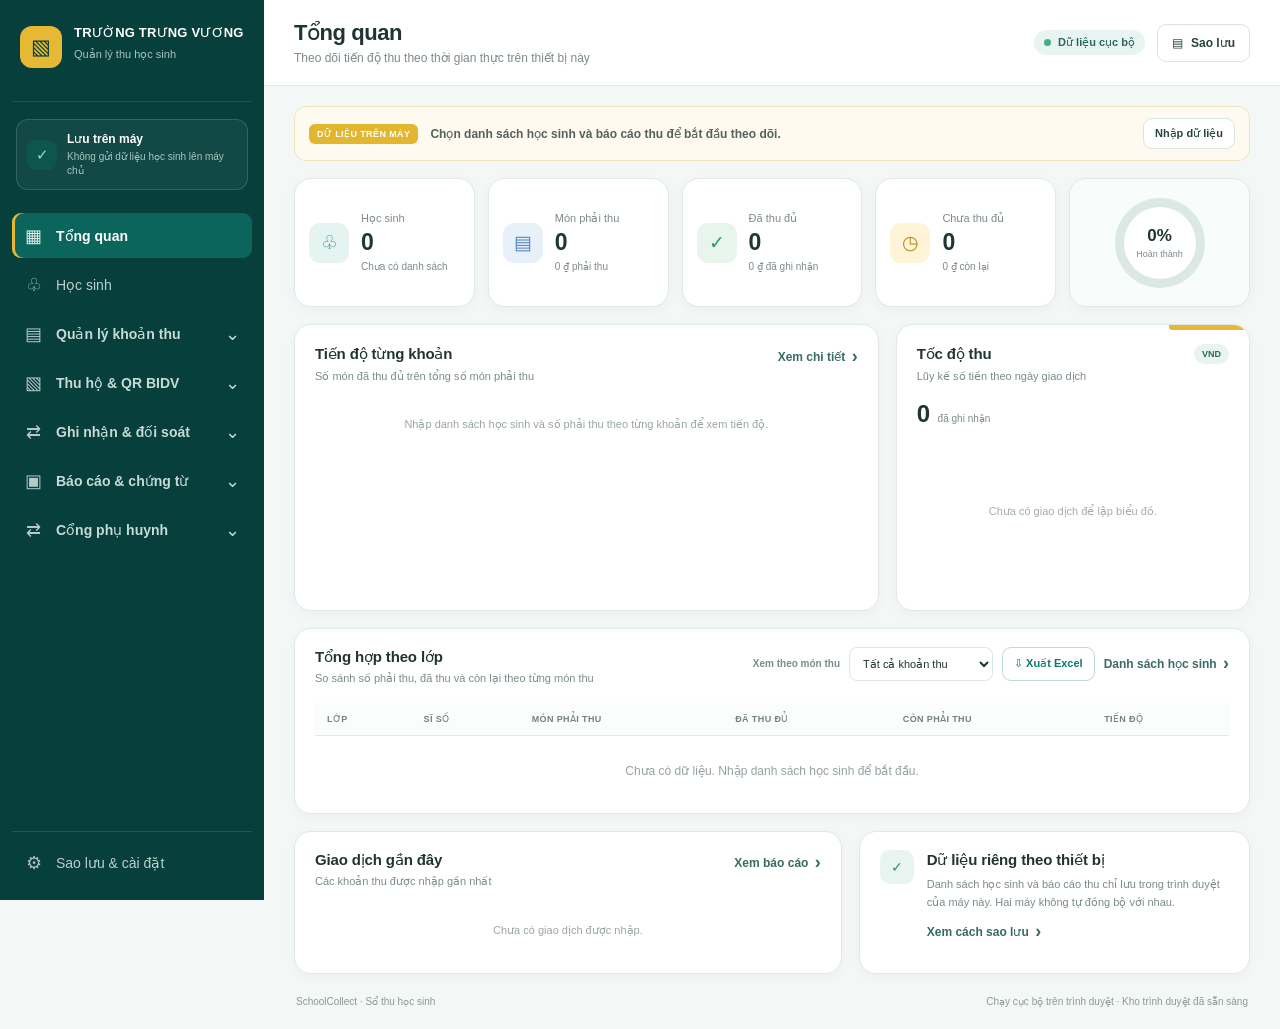
==== commit 41056248: "Group Trưng Vương navigation by workflow to match Liên cấp CĐSP" ====
--- a/index.html
+++ b/index.html
@@ -7,7 +7,7 @@
   <meta name="description" content="Quản lý và đối soát từng khoản thu học sinh. Dữ liệu được lưu cục bộ trên thiết bị đang sử dụng.">
   <meta http-equiv="Content-Security-Policy" content="default-src 'self'; script-src 'self'; connect-src 'self'; object-src 'none'; base-uri 'self'; img-src 'self' data:; style-src 'self' 'unsafe-inline'; worker-src 'self'; manifest-src 'self'; form-action 'self'">
   <link rel="manifest" href="manifest.json">
-  <link rel="stylesheet" href="styles.css?v=trungvuong01">
+  <link rel="stylesheet" href="styles.css?v=tv-menu-20261108">
   <title>Trường Trưng Vương · Quản lý thu học sinh</title>
 </head>
 <body>
@@ -19,17 +19,50 @@
       </div>
       <div class="local-pill"><span class="shield-icon" aria-hidden="true">✓</span><div><strong>Lưu trên máy</strong><small>Không gửi dữ liệu học sinh lên máy chủ</small></div></div>
       <nav class="nav" aria-label="Điều hướng chính">
-        <button class="nav-item active" data-page="dashboard"><span class="nav-icon">▦</span>Tổng quan</button>
-        <button class="nav-item" data-page="students"><span class="nav-icon">♧</span>Học sinh</button>
-        <button class="nav-item" data-page="fee-setup"><span class="nav-icon">＋</span>Thiết lập khoản thu</button>
-        <button class="nav-item" data-page="fees"><span class="nav-icon">▤</span>Khoản thu</button>
-        <button class="nav-item" data-page="bidv-export"><span class="nav-icon">⇩</span>Bảng kê BIDV</button>
-        <a class="nav-item qr-external-link" href="https://anhvt777.github.io/bidvqrgen/studio/" target="_blank" rel="noopener noreferrer" aria-label="Mở công cụ tạo QR và thông báo nộp tiền trong tab mới"><span class="nav-icon">▦</span>Tạo QR & thông báo <span class="external-link-mark" aria-hidden="true">↗</span></a>
-        <a class="nav-item qr-external-link" href="./pilot/trungvuong-qr-staging.html" target="_blank" rel="noopener noreferrer"><span class="nav-icon">◈</span>QR Engine · Kiểm thử <span class="external-link-mark" aria-hidden="true">↗</span></a>
-        <a class="nav-item qr-external-link" href="./pilot/school-qr-sync.html" target="_blank" rel="noopener noreferrer"><span class="nav-icon">▧</span>Đối chiếu QR → Cổng phụ huynh <span class="external-link-mark" aria-hidden="true">↗</span></a>
-        <button class="nav-item" data-page="imports"><span class="nav-icon">⇧</span>Nhập dữ liệu</button>
-        <button class="nav-item" data-page="receipts"><span class="nav-icon">▣</span>Phiếu thu / Xác nhận</button>
-        <button class="nav-item" data-page="history"><span class="nav-icon">▣</span>Tra cứu & báo cáo</button>
+        <button class="nav-item nav-direct active" data-page="dashboard"><span class="nav-icon" aria-hidden="true">▦</span>Tổng quan</button>
+        <button class="nav-item nav-direct" data-page="students"><span class="nav-icon" aria-hidden="true">♧</span>Học sinh</button>
+
+        <div class="nav-section" data-nav-section="collections">
+          <button class="nav-item nav-group-toggle" type="button" data-nav-group="collections" aria-expanded="false" aria-controls="nav-collections"><span class="nav-icon" aria-hidden="true">▤</span><span class="nav-group-label">Quản lý khoản thu</span><span class="nav-chevron" aria-hidden="true">⌄</span></button>
+          <div class="nav-submenu" id="nav-collections" hidden>
+            <button class="nav-item nav-child" data-page="fees">Theo dõi phải thu</button>
+            <button class="nav-item nav-child" data-page="fee-setup">Thiết lập & phân giao</button>
+          </div>
+        </div>
+
+        <div class="nav-section" data-nav-section="bidv">
+          <button class="nav-item nav-group-toggle" type="button" data-nav-group="bidv" aria-expanded="false" aria-controls="nav-bidv"><span class="nav-icon" aria-hidden="true">▧</span><span class="nav-group-label">Thu hộ & QR BIDV</span><span class="nav-chevron" aria-hidden="true">⌄</span></button>
+          <div class="nav-submenu" id="nav-bidv" hidden>
+            <button class="nav-item nav-child" data-page="bidv-export">Xuất bảng kê BIDV</button>
+            <a class="nav-item nav-child qr-external-link" href="https://anhvt777.github.io/bidvqrgen/studio/" target="_blank" rel="noopener noreferrer">Công cụ tạo QR <span class="external-link-mark" aria-hidden="true">↗</span></a>
+          </div>
+        </div>
+
+        <div class="nav-section" data-nav-section="reconciliation">
+          <button class="nav-item nav-group-toggle" type="button" data-nav-group="reconciliation" aria-expanded="false" aria-controls="nav-reconciliation"><span class="nav-icon" aria-hidden="true">⇄</span><span class="nav-group-label">Ghi nhận & đối soát</span><span class="nav-chevron" aria-hidden="true">⌄</span></button>
+          <div class="nav-submenu" id="nav-reconciliation" hidden>
+            <button class="nav-item nav-child" data-page="imports">Nhập sao kê & dữ liệu</button>
+            <button class="nav-item nav-child" data-page="cash-collection">Thu tiền mặt theo phiên</button>
+            <button class="nav-item nav-child" data-page="manual-import">Nhập thu ngoài BIDV</button>
+          </div>
+        </div>
+
+        <div class="nav-section" data-nav-section="reports">
+          <button class="nav-item nav-group-toggle" type="button" data-nav-group="reports" aria-expanded="false" aria-controls="nav-reports"><span class="nav-icon" aria-hidden="true">▣</span><span class="nav-group-label">Báo cáo & chứng từ</span><span class="nav-chevron" aria-hidden="true">⌄</span></button>
+          <div class="nav-submenu" id="nav-reports" hidden>
+            <button class="nav-item nav-child" data-page="history">Tra cứu & báo cáo</button>
+            <button class="nav-item nav-child" data-page="receipts">Phiếu thu / Xác nhận</button>
+          </div>
+        </div>
+
+        <div class="nav-section" data-nav-section="parents">
+          <button class="nav-item nav-group-toggle" type="button" data-nav-group="parents" aria-expanded="false" aria-controls="nav-parents"><span class="nav-icon" aria-hidden="true">⇄</span><span class="nav-group-label">Cổng phụ huynh</span><span class="nav-chevron" aria-hidden="true">⌄</span></button>
+          <div class="nav-submenu" id="nav-parents" hidden>
+            <a class="nav-item nav-child qr-external-link" href="./pilot/school-qr-sync.html" target="_blank" rel="noopener noreferrer">Đối chiếu & chuyển QR <span class="external-link-mark" aria-hidden="true">↗</span></a>
+            <a class="nav-item nav-child qr-external-link" href="https://school-parent-dev.tuananh0001.workers.dev/" target="_blank" rel="noopener noreferrer">Mở cổng tra cứu <span class="external-link-mark" aria-hidden="true">↗</span></a>
+            <details class="nav-tools"><summary>Công cụ kiểm thử</summary><a class="nav-item nav-child qr-external-link" href="./pilot/trungvuong-qr-staging.html" target="_blank" rel="noopener noreferrer">Kiểm thử QR Engine <span class="external-link-mark" aria-hidden="true">↗</span></a></details>
+          </div>
+        </div>
       </nav>
       <div class="sidebar-bottom">
         <button class="nav-item" data-page="settings"><span class="nav-icon">⚙</span>Sao lưu & cài đặt</button>
@@ -440,7 +473,8 @@
   <script src="vendor/qrcode.min.js"></script>
   <script src="vendor/jszip.min.js"></script>
   <script src="sdk/qr-pay-core.js?v=pilotv12"></script>
-  <script src="app.js?v=tv-month-20261108-qrpilot"></script>
+  <script src="workflow-navigation.js?v=tv-menu-20261108"></script>
+  <script src="app.js?v=tv-menu-20261108"></script>
   <script src="insurance.js"></script>
 </body>
 </html>
--- a/styles.css
+++ b/styles.css
@@ -163,3 +163,29 @@
 .cash-diff-ok{color:#16734f!important}.cash-diff-bad{color:#b4433e!important}.success-text{color:#16734f}.danger-text{color:#b4433e}
 @media(max-width:1100px){.paid-report-grid{grid-template-columns:repeat(2,minmax(0,1fr))}.insurance-remittance-grid{grid-template-columns:repeat(2,minmax(0,1fr))}.insurance-remittance-stats{grid-template-columns:repeat(3,minmax(0,1fr))}}
 @media(max-width:700px){.paid-report-grid{grid-template-columns:1fr}.paid-report-fees{grid-column:auto}.insurance-remittance-grid{grid-template-columns:1fr}.insurance-remittance-stats{grid-template-columns:repeat(2,minmax(0,1fr))}}
+
+/* Workflow navigation 2026-11-06: five primary domains + settings */
+.sidebar{overflow-y:auto;scrollbar-width:thin;scrollbar-color:#47736e transparent}
+.nav{display:flex;flex-direction:column;gap:4px;min-height:0}
+.nav-section{display:flex;flex-direction:column;gap:2px}
+.nav-section .nav-group-toggle{width:100%;font-weight:600;color:#c6dad7}
+.nav-group-label{flex:1;min-width:0}
+.nav-chevron{margin-left:auto;transition:transform .18s ease;font-size:18px;line-height:1}
+.nav-section.expanded .nav-chevron{transform:rotate(180deg)}
+.nav-submenu{display:flex;flex-direction:column;gap:2px;padding:2px 0 5px 29px}
+.nav-submenu[hidden]{display:none!important}
+.nav-item.nav-child{min-height:36px;height:auto;padding:8px 9px 8px 12px;font-size:12.5px;line-height:1.3;border-radius:7px;width:100%;white-space:normal}
+.nav-child.active{background:#0b655d;box-shadow:inset 3px 0 var(--gold);font-weight:650;color:white}
+.nav-group-toggle.active{background:#ffffff13;color:white;box-shadow:none}
+.nav-section.expanded .nav-group-toggle{background:#ffffff10}
+.nav-direct.active{background:#0b655d}
+.sidebar-bottom{flex-shrink:0;padding-top:8px;border-top:1px solid #ffffff1d}
+@media(max-width:700px){.nav-item.nav-child{min-height:42px;font-size:13px}.nav-section .nav-group-toggle{min-height:46px}}
+
+
+/* Compact tools preserve access without crowding daily navigation. */
+.sidebar>.brand,.sidebar>.local-pill{flex-shrink:0}
+.nav-tools summary{padding:9px 12px;color:#aac5c1;cursor:pointer;font-size:12px;border-radius:7px}
+.nav-tools summary:hover{background:#ffffff11;color:#fff}
+.nav-item:focus-visible,.nav-tools summary:focus-visible{outline:2px solid var(--gold);outline-offset:2px}
+@media(prefers-reduced-motion:reduce){.nav-chevron{transition:none}}
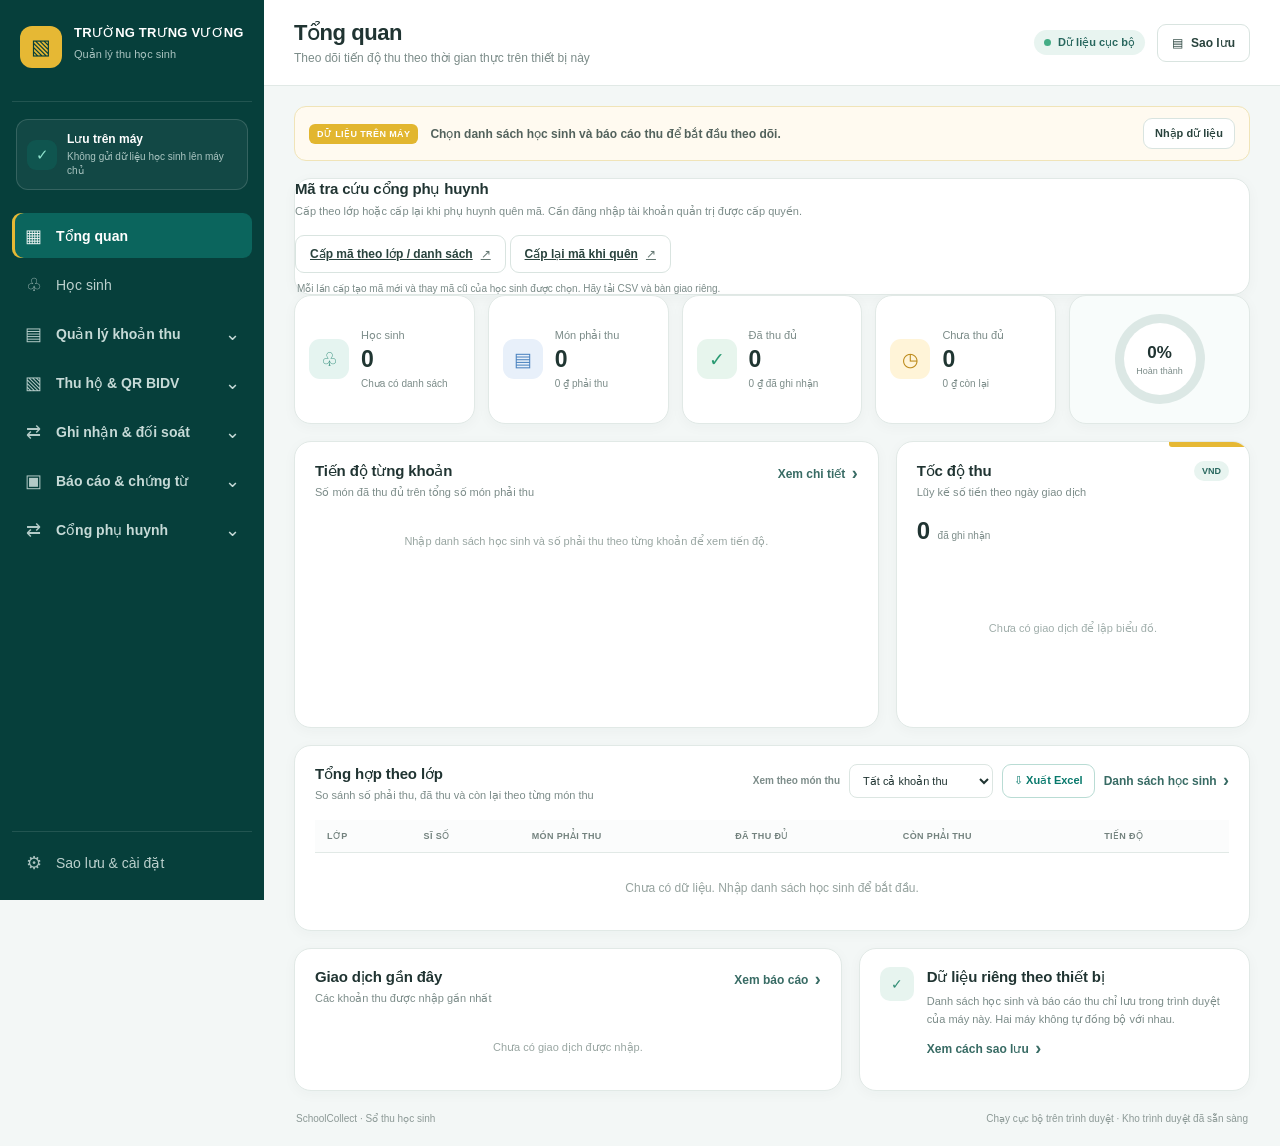
==== commit a25bd66e: "Expose parent lookup-code bulk issuance and forgotten-code recovery" ====
--- a/index.html
+++ b/index.html
@@ -58,6 +58,9 @@
         <div class="nav-section" data-nav-section="parents">
           <button class="nav-item nav-group-toggle" type="button" data-nav-group="parents" aria-expanded="false" aria-controls="nav-parents"><span class="nav-icon" aria-hidden="true">⇄</span><span class="nav-group-label">Cổng phụ huynh</span><span class="nav-chevron" aria-hidden="true">⌄</span></button>
           <div class="nav-submenu" id="nav-parents" hidden>
+            <a class="nav-item nav-child qr-external-link" href="https://school-parent-dev.tuananh0001.workers.dev/admin/qr-template" target="_blank" rel="noopener noreferrer">Mẫu hiển thị QR · BIDV <span class="external-link-mark" aria-hidden="true">↗</span></a>
+            <a class="nav-item nav-child qr-external-link" href="https://school-parent-dev.tuananh0001.workers.dev/admin/lookup-codes?school_id=TRUNGVUONG&amp;mode=bulk" target="_blank" rel="noopener noreferrer">Cấp mã theo lớp / danh sách <span class="external-link-mark" aria-hidden="true">↗</span></a>
+            <a class="nav-item nav-child qr-external-link" href="https://school-parent-dev.tuananh0001.workers.dev/admin/lookup-codes?school_id=TRUNGVUONG&amp;mode=single" target="_blank" rel="noopener noreferrer">Cấp lại mã khi quên <span class="external-link-mark" aria-hidden="true">↗</span></a>
             <a class="nav-item nav-child qr-external-link" href="./pilot/school-qr-sync.html" target="_blank" rel="noopener noreferrer">Đối chiếu & chuyển QR <span class="external-link-mark" aria-hidden="true">↗</span></a>
             <a class="nav-item nav-child qr-external-link" href="https://school-parent-dev.tuananh0001.workers.dev/" target="_blank" rel="noopener noreferrer">Mở cổng tra cứu <span class="external-link-mark" aria-hidden="true">↗</span></a>
             <details class="nav-tools"><summary>Công cụ kiểm thử</summary><a class="nav-item nav-child qr-external-link" href="./pilot/trungvuong-qr-staging.html" target="_blank" rel="noopener noreferrer">Kiểm thử QR Engine <span class="external-link-mark" aria-hidden="true">↗</span></a></details>
@@ -78,6 +81,7 @@
 
       <section class="page active" id="page-dashboard">
         <div class="notice notice-sample" id="dataNotice"><span class="sample-label">DỮ LIỆU TRÊN MÁY</span><strong id="dataNoticeText">Chọn danh sách học sinh và báo cáo thu để bắt đầu theo dõi.</strong><button class="button button-small button-outline" data-go="imports">Nhập dữ liệu</button></div>
+        <article class="panel"><div class="panel-header"><div><h2>Mã tra cứu cổng phụ huynh</h2><p>Cấp theo lớp hoặc cấp lại khi phụ huynh quên mã. Cần đăng nhập tài khoản quản trị được cấp quyền.</p></div></div><div class="settings-actions"><a class="button button-outline" href="https://school-parent-dev.tuananh0001.workers.dev/admin/lookup-codes?school_id=TRUNGVUONG&amp;mode=bulk" target="_blank" rel="noopener noreferrer">Cấp mã theo lớp / danh sách <span class="external-link-mark" aria-hidden="true">↗</span></a> <a class="button button-outline" href="https://school-parent-dev.tuananh0001.workers.dev/admin/lookup-codes?school_id=TRUNGVUONG&amp;mode=single" target="_blank" rel="noopener noreferrer">Cấp lại mã khi quên <span class="external-link-mark" aria-hidden="true">↗</span></a></div><p class="table-note">Mỗi lần cấp tạo mã mới và thay mã cũ của học sinh được chọn. Hãy tải CSV và bàn giao riêng.</p></article>
         <div class="stats-grid">
           <article class="stat-card"><div class="stat-icon mint">♧</div><div><span class="stat-label">Học sinh</span><strong class="stat-value" id="statStudents">0</strong><small class="stat-hint" id="statClasses">Chưa có danh sách</small></div></article>
           <article class="stat-card"><div class="stat-icon blue">▤</div><div><span class="stat-label">Món phải thu</span><strong class="stat-value" id="statFeeItems">0</strong><small class="stat-hint" id="statDueAmount">0 ₫ phải thu</small></div></article>
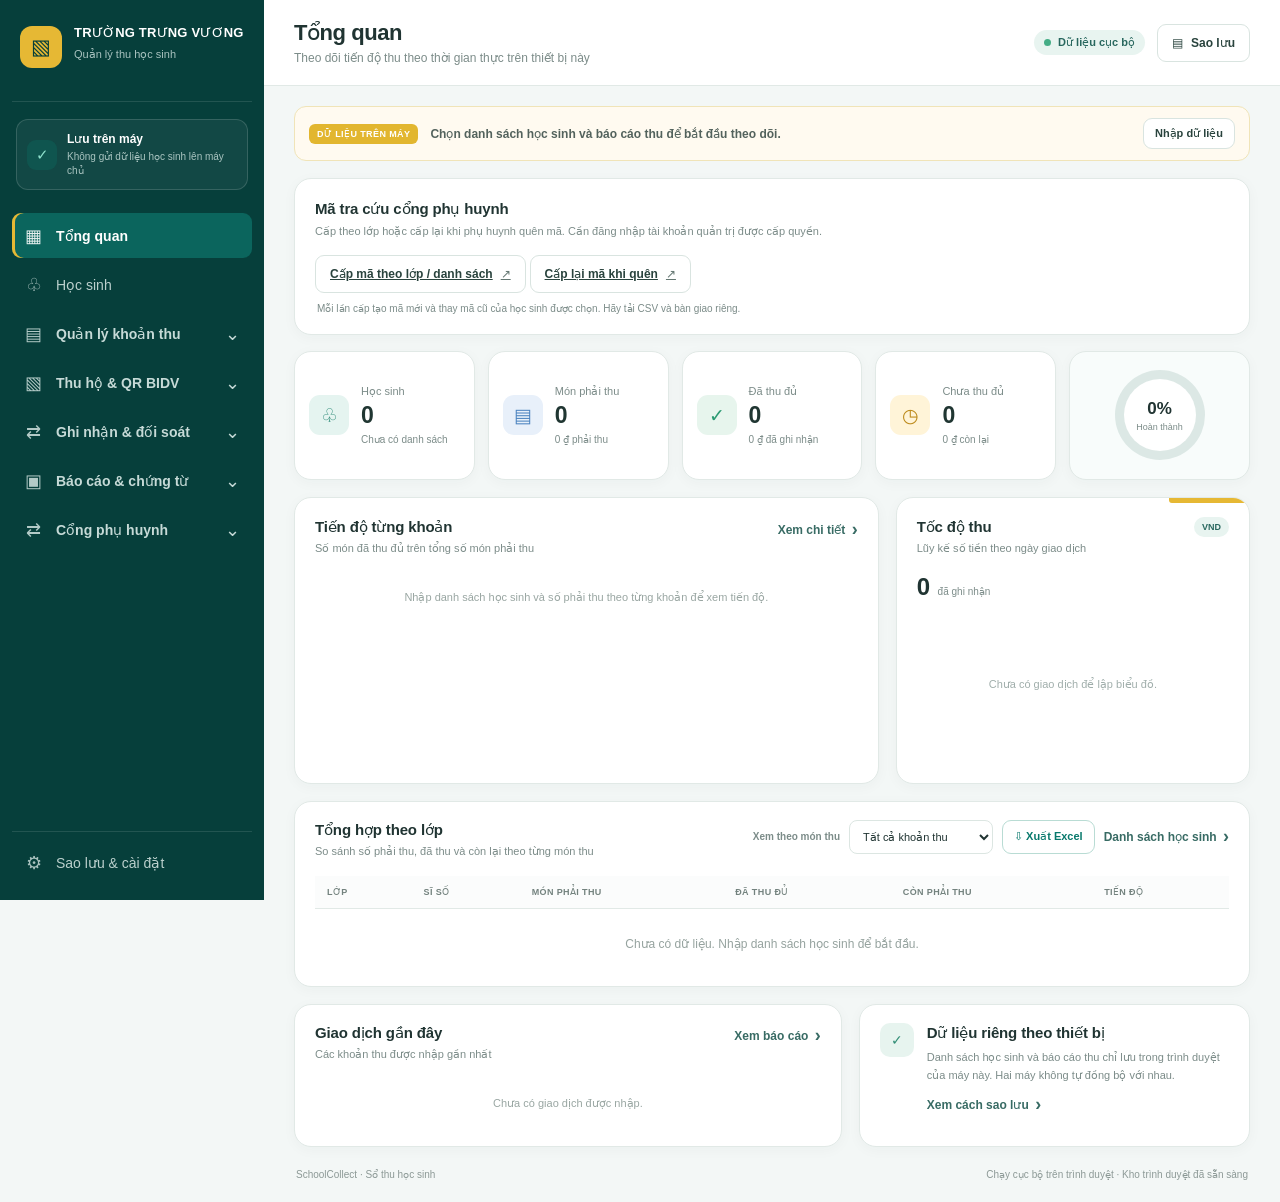
==== commit 0fe1b00c: "Space parent lookup-code quick actions consistently" ====
--- a/index.html
+++ b/index.html
@@ -81,7 +81,7 @@
 
       <section class="page active" id="page-dashboard">
         <div class="notice notice-sample" id="dataNotice"><span class="sample-label">DỮ LIỆU TRÊN MÁY</span><strong id="dataNoticeText">Chọn danh sách học sinh và báo cáo thu để bắt đầu theo dõi.</strong><button class="button button-small button-outline" data-go="imports">Nhập dữ liệu</button></div>
-        <article class="panel"><div class="panel-header"><div><h2>Mã tra cứu cổng phụ huynh</h2><p>Cấp theo lớp hoặc cấp lại khi phụ huynh quên mã. Cần đăng nhập tài khoản quản trị được cấp quyền.</p></div></div><div class="settings-actions"><a class="button button-outline" href="https://school-parent-dev.tuananh0001.workers.dev/admin/lookup-codes?school_id=TRUNGVUONG&amp;mode=bulk" target="_blank" rel="noopener noreferrer">Cấp mã theo lớp / danh sách <span class="external-link-mark" aria-hidden="true">↗</span></a> <a class="button button-outline" href="https://school-parent-dev.tuananh0001.workers.dev/admin/lookup-codes?school_id=TRUNGVUONG&amp;mode=single" target="_blank" rel="noopener noreferrer">Cấp lại mã khi quên <span class="external-link-mark" aria-hidden="true">↗</span></a></div><p class="table-note">Mỗi lần cấp tạo mã mới và thay mã cũ của học sinh được chọn. Hãy tải CSV và bàn giao riêng.</p></article>
+        <article class="panel" style="padding:20px;margin:16px 0"><div class="panel-header"><div><h2>Mã tra cứu cổng phụ huynh</h2><p>Cấp theo lớp hoặc cấp lại khi phụ huynh quên mã. Cần đăng nhập tài khoản quản trị được cấp quyền.</p></div></div><div class="settings-actions"><a class="button button-outline" href="https://school-parent-dev.tuananh0001.workers.dev/admin/lookup-codes?school_id=TRUNGVUONG&amp;mode=bulk" target="_blank" rel="noopener noreferrer">Cấp mã theo lớp / danh sách <span class="external-link-mark" aria-hidden="true">↗</span></a> <a class="button button-outline" href="https://school-parent-dev.tuananh0001.workers.dev/admin/lookup-codes?school_id=TRUNGVUONG&amp;mode=single" target="_blank" rel="noopener noreferrer">Cấp lại mã khi quên <span class="external-link-mark" aria-hidden="true">↗</span></a></div><p class="table-note">Mỗi lần cấp tạo mã mới và thay mã cũ của học sinh được chọn. Hãy tải CSV và bàn giao riêng.</p></article>
         <div class="stats-grid">
           <article class="stat-card"><div class="stat-icon mint">♧</div><div><span class="stat-label">Học sinh</span><strong class="stat-value" id="statStudents">0</strong><small class="stat-hint" id="statClasses">Chưa có danh sách</small></div></article>
           <article class="stat-card"><div class="stat-icon blue">▤</div><div><span class="stat-label">Món phải thu</span><strong class="stat-value" id="statFeeItems">0</strong><small class="stat-hint" id="statDueAmount">0 ₫ phải thu</small></div></article>
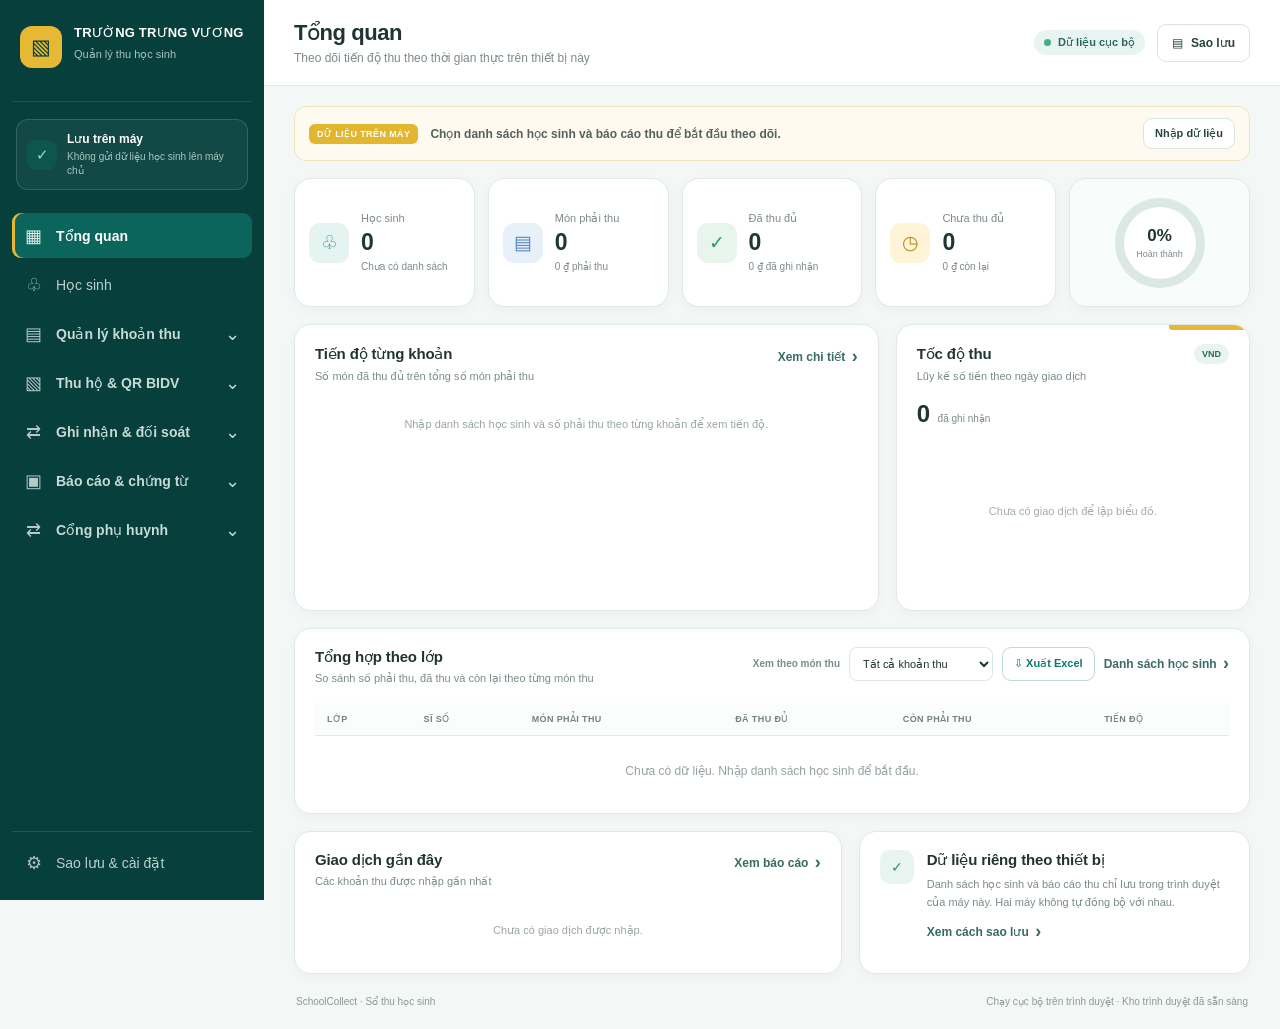
==== commit 043ee9d1: "Remove experimental parent code quick actions from dashboard" ====
--- a/index.html
+++ b/index.html
@@ -81,7 +81,6 @@
 
       <section class="page active" id="page-dashboard">
         <div class="notice notice-sample" id="dataNotice"><span class="sample-label">DỮ LIỆU TRÊN MÁY</span><strong id="dataNoticeText">Chọn danh sách học sinh và báo cáo thu để bắt đầu theo dõi.</strong><button class="button button-small button-outline" data-go="imports">Nhập dữ liệu</button></div>
-        <article class="panel" style="padding:20px;margin:16px 0"><div class="panel-header"><div><h2>Mã tra cứu cổng phụ huynh</h2><p>Cấp theo lớp hoặc cấp lại khi phụ huynh quên mã. Cần đăng nhập tài khoản quản trị được cấp quyền.</p></div></div><div class="settings-actions"><a class="button button-outline" href="https://school-parent-dev.tuananh0001.workers.dev/admin/lookup-codes?school_id=TRUNGVUONG&amp;mode=bulk" target="_blank" rel="noopener noreferrer">Cấp mã theo lớp / danh sách <span class="external-link-mark" aria-hidden="true">↗</span></a> <a class="button button-outline" href="https://school-parent-dev.tuananh0001.workers.dev/admin/lookup-codes?school_id=TRUNGVUONG&amp;mode=single" target="_blank" rel="noopener noreferrer">Cấp lại mã khi quên <span class="external-link-mark" aria-hidden="true">↗</span></a></div><p class="table-note">Mỗi lần cấp tạo mã mới và thay mã cũ của học sinh được chọn. Hãy tải CSV và bàn giao riêng.</p></article>
         <div class="stats-grid">
           <article class="stat-card"><div class="stat-icon mint">♧</div><div><span class="stat-label">Học sinh</span><strong class="stat-value" id="statStudents">0</strong><small class="stat-hint" id="statClasses">Chưa có danh sách</small></div></article>
           <article class="stat-card"><div class="stat-icon blue">▤</div><div><span class="stat-label">Món phải thu</span><strong class="stat-value" id="statFeeItems">0</strong><small class="stat-hint" id="statDueAmount">0 ₫ phải thu</small></div></article>
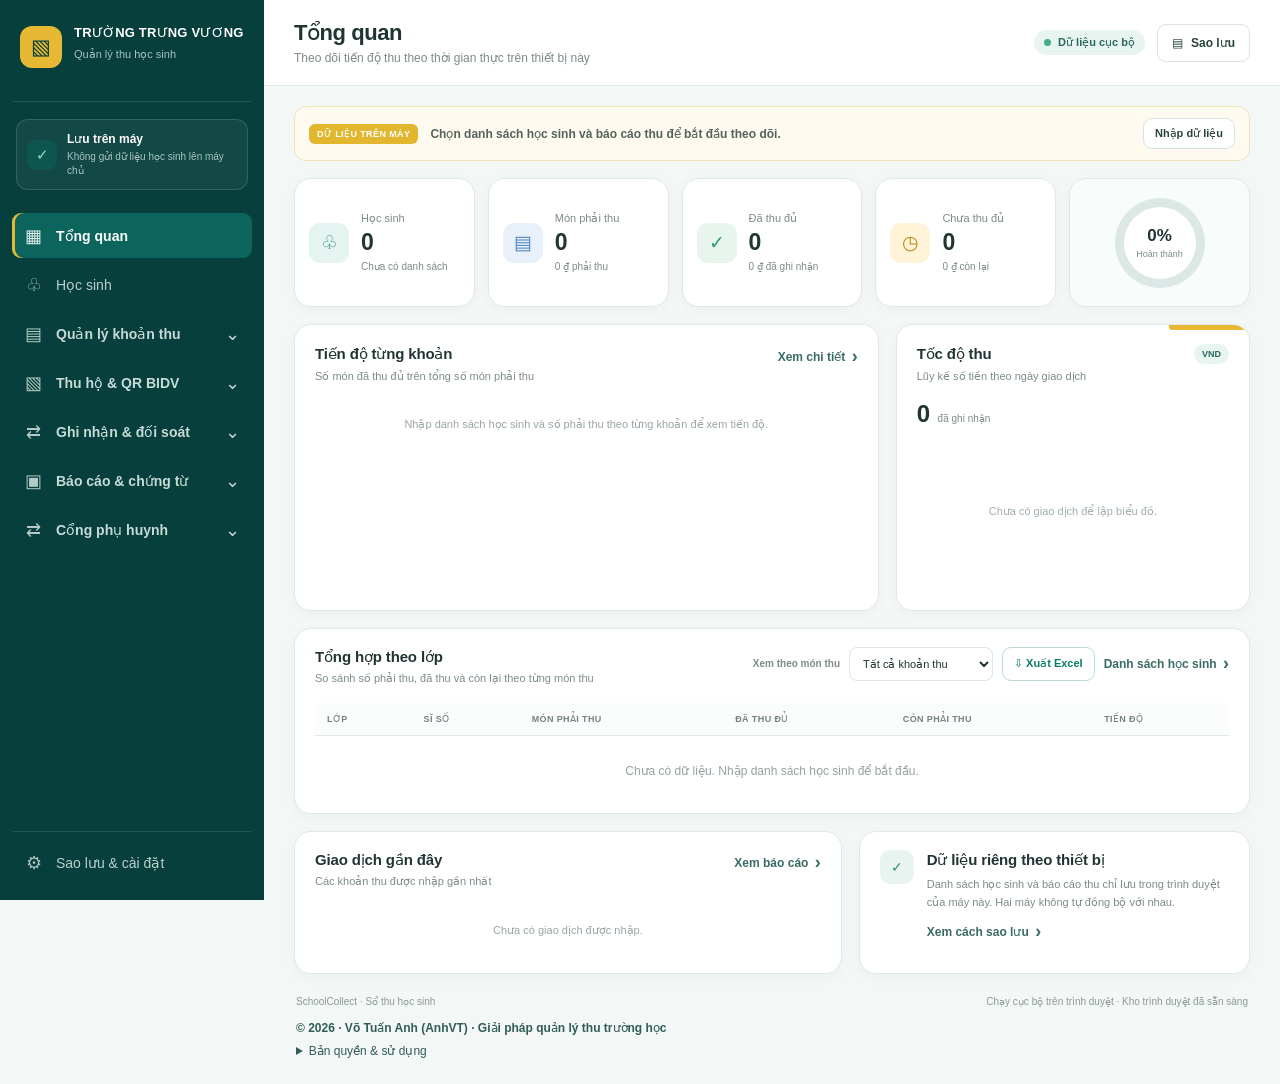
==== commit 2c99d13c: "Add AnhVT attribution and copyright usage notice to footer" ====
--- a/index.html
+++ b/index.html
@@ -431,7 +431,7 @@
         <div class="privacy-explainer"><span class="privacy-mark">✓</span><div><strong>Dữ liệu không tự đồng bộ giữa các máy.</strong><p>Máy kế toán và máy hiệu trưởng có kho riêng. Muốn chuyển số liệu, hãy tạo bản sao lưu có mật khẩu rồi chuyển tệp theo quy trình nội bộ của trường. GitHub chỉ lưu mã giao diện, không lưu danh sách học sinh.</p></div></div>
       </section>
 
-      <footer class="app-footer"><span>SchoolCollect · Sổ thu học sinh</span><span>Chạy cục bộ trên trình duyệt · <span id="storageStatus">Đang kiểm tra kho dữ liệu…</span></span></footer>
+      <footer class="app-footer" style="flex-wrap:wrap"><span>SchoolCollect · Sổ thu học sinh</span><span>Chạy cục bộ trên trình duyệt · <span id="storageStatus">Đang kiểm tra kho dữ liệu…</span></span><div class="copyright-credit" style="flex-basis:100%;font-size:12px;line-height:1.65;color:#315d58"><strong style="font-weight:600">© 2026 · Võ Tuấn Anh (AnhVT) · Giải pháp quản lý thu trường học</strong><details style="margin-top:4px;max-width:100ch"><summary style="cursor:pointer">Bản quyền &amp; sử dụng</summary><p style="margin:6px 0 0">Bảo lưu quyền đối với phần mã nguồn, giao diện và tài liệu thuộc quyền sở hữu hợp pháp. Việc sao chép, sửa đổi hoặc phân phối các phần này cần được chủ sở hữu quyền cho phép, trừ trường hợp pháp luật hoặc giấy phép áp dụng cho phép. Thư viện, logo và tài sản của bên thứ ba thuộc chủ sở hữu tương ứng và tuân theo giấy phép riêng.</p></details></div></footer>
     </main>
   </div>
 
